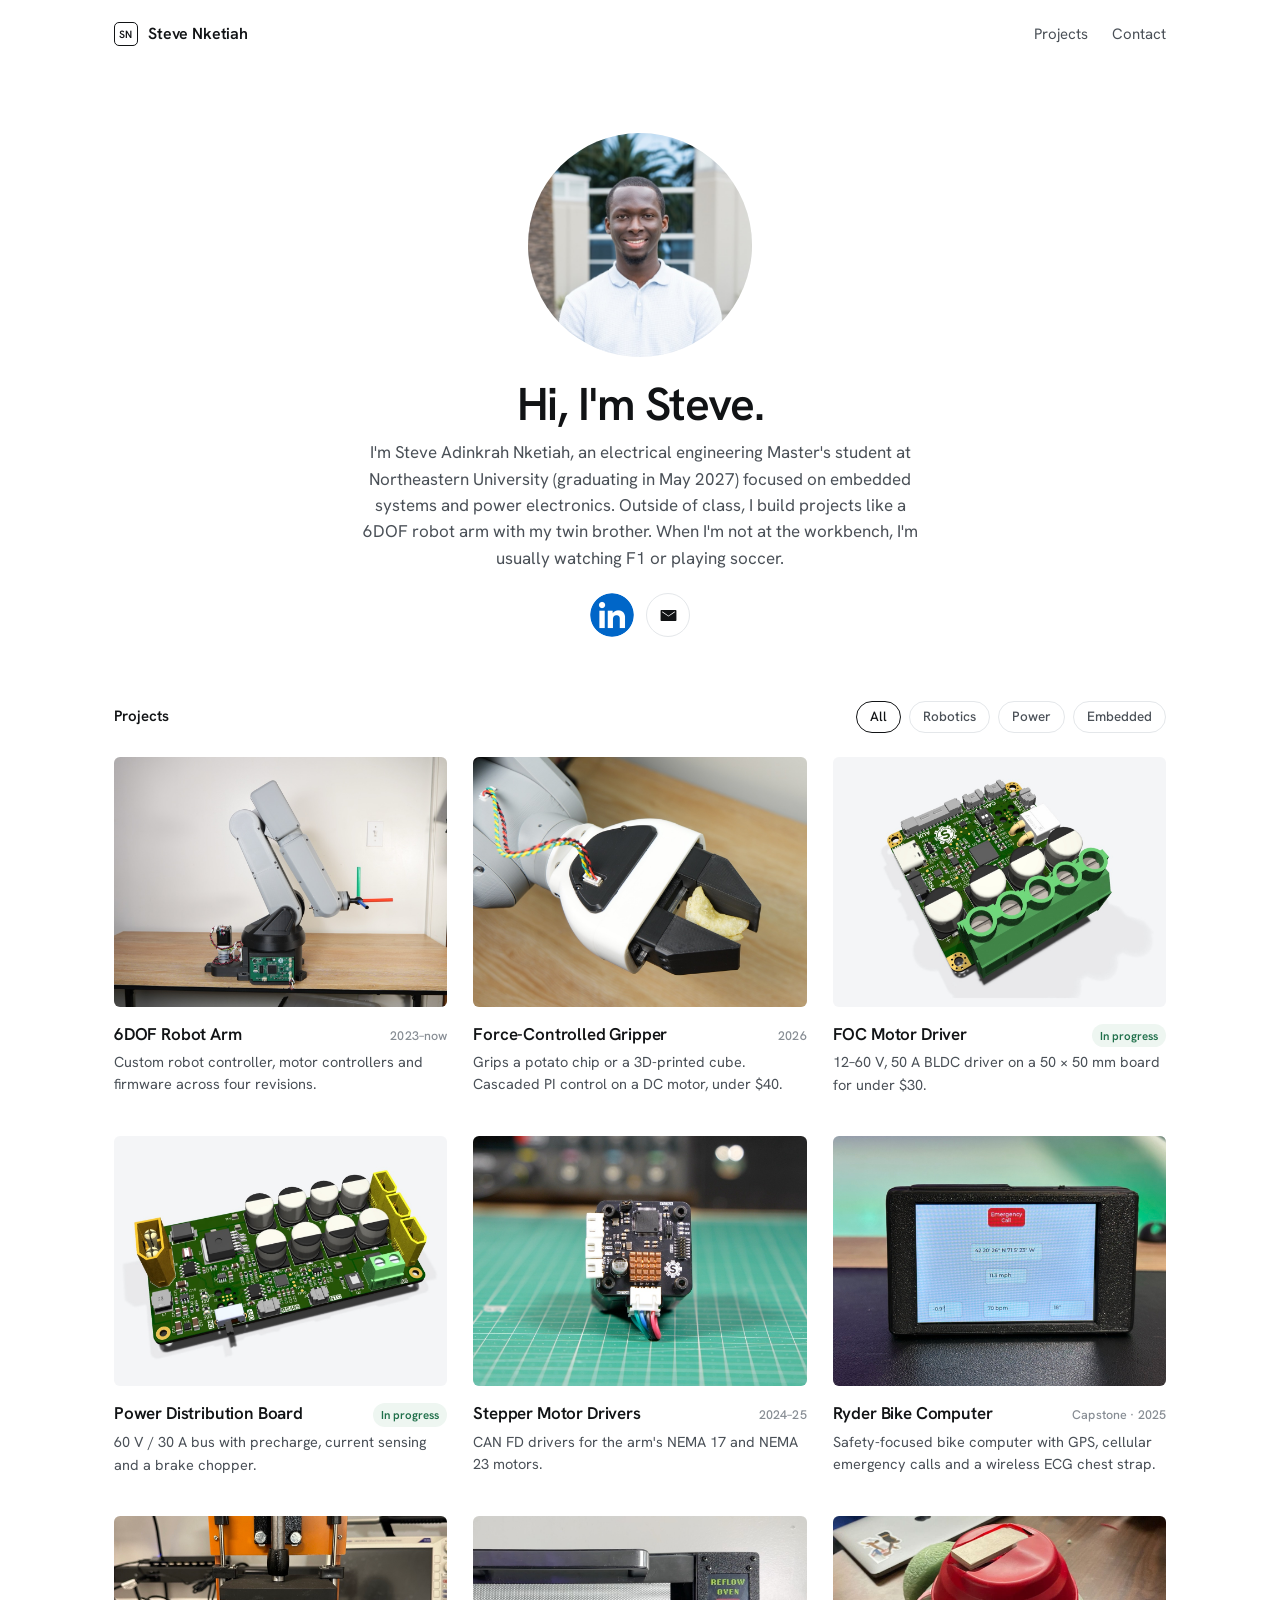
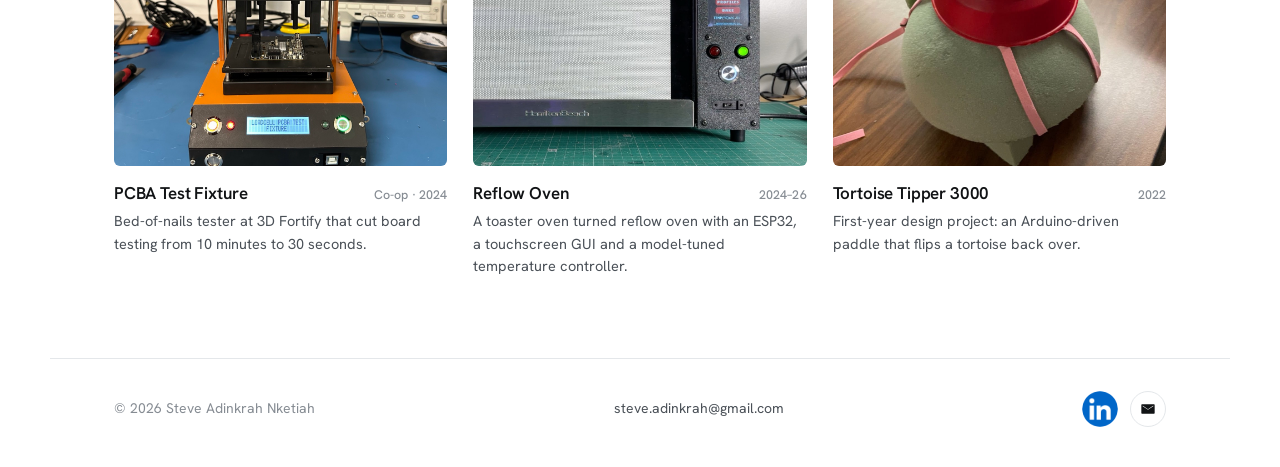
==== index.html @ 88652e31 "Portfolio website" ====
<!doctype html>
<html lang="en">
<head>
<meta charset="utf-8">
<meta name="viewport" content="width=device-width, initial-scale=1">
<title>Steve Nketiah · Electrical Engineer</title>
<meta name="description" content="Projects by Steve Adinkrah Nketiah, an electrical engineering Master's student at Northeastern focused on embedded systems and power electronics.">
<link rel="preconnect" href="https://fonts.googleapis.com">
<link rel="preconnect" href="https://fonts.gstatic.com" crossorigin>
<link rel="stylesheet" href="https://fonts.googleapis.com/css2?family=Hanken+Grotesk:wght@400;500;600;700&display=swap">
<link rel="stylesheet" href="assets/css/style.css">
<link rel="icon" href="assets/img/favicon.svg" type="image/svg+xml">
</head>
<body>

<nav class="nav">
  <a class="mark" href="./"><span class="chip">SN</span>Steve Nketiah</a>
  <div class="links"><a href="#projects">Projects</a><a href="#contact">Contact</a></div>
</nav>

<header class="home-hero">
  <img class="avatar" src="assets/img/steve.jpg" alt="Steve Nketiah" width="448" height="448">
  <div>
    <h1>Hi, I'm Steve.</h1>
    <p>I'm Steve Adinkrah Nketiah, an electrical engineering Master's student at Northeastern University (graduating in May 2027) focused on embedded systems and power electronics. Outside of class, I build projects like a 6DOF robot arm with my twin brother. When I'm not at the workbench, I'm usually watching F1 or playing soccer.</p>
    <div class="socials">
      <a class="icon li" href="https://www.linkedin.com/in/steve-nketiah-0841b5292/" target="_blank" rel="noopener" aria-label="LinkedIn" title="LinkedIn"><img src="assets/img/linkedin.png" alt=""></a>
      <a class="icon" href="mailto:steve.adinkrah@gmail.com" aria-label="Email steve.adinkrah@gmail.com" title="steve.adinkrah@gmail.com"><svg viewBox="0 0 24 24" aria-hidden="true"><path d="M3 5h18a1 1 0 0 1 1 1v12a1 1 0 0 1-1 1H3a1 1 0 0 1-1-1V6a1 1 0 0 1 1-1zm9 7.2L4.4 7H4v.8l8 5.4 8-5.4V7h-.4z"/></svg></a>
    </div>
  </div>
</header>

<main class="projects" id="projects">
  <div class="projects-head">
    <h2>Projects</h2>
    <div class="filters" role="group" aria-label="Filter projects">
      <button class="pill" data-filter="all" aria-pressed="true">All</button>
      <button class="pill" data-filter="robotics" aria-pressed="false">Robotics</button>
      <button class="pill" data-filter="power" aria-pressed="false">Power</button>
      <button class="pill" data-filter="embedded" aria-pressed="false">Embedded</button>
    </div>
  </div>

  <div class="grid" data-filterable>
    <a class="card" href="projects/6dof-robot-arm/" data-tags="robotics embedded">
      <div class="thumb"><img src="assets/img/6dof-robot-arm/thumb.jpg" alt="6DOF robot arm on a workbench" loading="lazy"></div>
      <div><div class="meta"><h3>6DOF Robot Arm</h3><span class="label">2023–now</span></div>
      <p>Custom robot controller, motor controllers and firmware across four revisions.</p></div>
    </a>
    <a class="card" href="projects/force-controlled-gripper/" data-tags="robotics embedded">
      <div class="thumb"><img src="assets/img/force-controlled-gripper/thumb.jpg" alt="Force-controlled gripper" loading="lazy"></div>
      <div><div class="meta"><h3>Force-Controlled Gripper</h3><span class="label">2026</span></div>
      <p>Grips a potato chip or a 3D-printed cube. Cascaded PI control on a DC motor, under $40.</p></div>
    </a>
    <a class="card" href="projects/foc-motor-driver/" data-tags="power robotics">
      <div class="thumb"><img src="assets/img/foc-motor-driver/thumb.jpg" alt="FOC motor driver PCB render" loading="lazy"></div>
      <div><div class="meta"><h3>FOC Motor Driver</h3><span class="badge">In progress</span></div>
      <p>12–60 V, 50 A BLDC driver on a 50 × 50 mm board for under $30.</p></div>
    </a>
    <a class="card" href="projects/power-distribution-board/" data-tags="power">
      <div class="thumb"><img src="assets/img/power-distribution-board/thumb.jpg" alt="Power distribution board render" loading="lazy"></div>
      <div><div class="meta"><h3>Power Distribution Board</h3><span class="badge">In progress</span></div>
      <p>60 V / 30 A bus with precharge, current sensing and a brake chopper.</p></div>
    </a>
    <a class="card" href="projects/stepper-motor-drivers/" data-tags="robotics embedded power">
      <div class="thumb"><img src="assets/img/stepper-motor-drivers/thumb.jpg" alt="Stepper motor driver PCB" loading="lazy"></div>
      <div><div class="meta"><h3>Stepper Motor Drivers</h3><span class="label">2024–25</span></div>
      <p>CAN FD drivers for the arm's NEMA 17 and NEMA 23 motors.</p></div>
    </a>
    <a class="card" href="projects/ryder-bike-computer/" data-tags="embedded">
      <div class="thumb"><img src="assets/img/ryder-bike-computer/thumb.jpg" alt="Ryder bike computer" loading="lazy"></div>
      <div><div class="meta"><h3>Ryder Bike Computer</h3><span class="label">Capstone · 2025</span></div>
      <p>Safety-focused bike computer with GPS, cellular emergency calls and a wireless ECG chest strap.</p></div>
    </a>
    <a class="card" href="projects/pcba-test-fixture/" data-tags="embedded">
      <div class="thumb"><img src="assets/img/pcba-test-fixture/thumb.jpg" alt="PCBA test fixture board" loading="lazy"></div>
      <div><div class="meta"><h3>PCBA Test Fixture</h3><span class="label">Co-op · 2024</span></div>
      <p>Bed-of-nails tester at 3D Fortify that cut board testing from 10 minutes to 30 seconds.</p></div>
    </a>
    <a class="card" href="projects/reflow-oven/" data-tags="embedded">
      <div class="thumb"><img src="assets/img/reflow-oven/thumb.jpg" alt="DIY reflow oven" loading="lazy"></div>
      <div><div class="meta"><h3>Reflow Oven</h3><span class="label">2024–26</span></div>
      <p>A toaster oven turned reflow oven with an ESP32, a touchscreen GUI and a model-tuned temperature controller.</p></div>
    </a>
    <a class="card" href="projects/tortoise-tipper-3000/" data-tags="robotics">
      <div class="thumb"><img src="assets/img/tortoise-tipper-3000/thumb.jpg" alt="Tortoise Tipper 3000" loading="lazy"></div>
      <div><div class="meta"><h3>Tortoise Tipper 3000</h3><span class="label">2022</span></div>
      <p>First-year design project: an Arduino-driven paddle that flips a tortoise back over.</p></div>
    </a>
  </div>
</main>

<footer class="foot" id="contact">
  <span>© 2026 Steve Adinkrah Nketiah</span>
  <a class="text" href="mailto:steve.adinkrah@gmail.com">steve.adinkrah@gmail.com</a>
  <div class="socials">
    <a class="icon li sm" href="https://www.linkedin.com/in/steve-nketiah-0841b5292/" target="_blank" rel="noopener" aria-label="LinkedIn"><img src="assets/img/linkedin.png" alt=""></a>
    <a class="icon sm" href="mailto:steve.adinkrah@gmail.com" aria-label="Email"><svg viewBox="0 0 24 24" aria-hidden="true"><path d="M3 5h18a1 1 0 0 1 1 1v12a1 1 0 0 1-1 1H3a1 1 0 0 1-1-1V6a1 1 0 0 1 1-1zm9 7.2L4.4 7H4v.8l8 5.4 8-5.4V7h-.4z"/></svg></a>
  </div>
</footer>

<script src="assets/js/site.js"></script>
</body>
</html>
---- assets/css/style.css ----
/* Steve Nketiah — portfolio
   One typeface (Hanken Grotesk) everywhere. White ground. Math uses KaTeX's own LaTeX font. */

:root {
  --paper: #ffffff;
  --ink: #111315;
  --ink-2: #4a5057;
  --ink-3: #868c93;
  --rule: #e4e7ea;
  --wash: #f4f5f6;
  --accent: #1f6f4a;
  --accent-wash: #eef6f1;
  --font: "Hanken Grotesk", ui-sans-serif, system-ui, -apple-system, "Segoe UI", sans-serif;
  --gut: clamp(20px, 5vw, 64px);
  --wrap: 1180px;
  --read: 700px;
  color-scheme: light;
}

*, *::before, *::after { box-sizing: border-box; }
html { -webkit-text-size-adjust: 100%; scroll-behavior: smooth; }
@media (prefers-reduced-motion: reduce) { html { scroll-behavior: auto; } }
body {
  margin: 0;
  background: var(--paper);
  color: var(--ink);
  font-family: var(--font);
  font-size: 16px;
  line-height: 1.55;
  -webkit-font-smoothing: antialiased;
}
img, video, svg { max-width: 100%; display: block; }
a { color: inherit; }
:focus-visible { outline: 2px solid var(--accent); outline-offset: 2px; border-radius: 2px; }
.sr-only { position: absolute; width: 1px; height: 1px; overflow: hidden; clip: rect(0 0 0 0); white-space: nowrap; }

/* ---------- nav + footer ---------- */
.nav {
  max-width: var(--wrap); margin: 0 auto; padding: 22px var(--gut);
  display: flex; align-items: center; justify-content: space-between; gap: 16px; flex-wrap: wrap;
}
.mark { display: flex; align-items: center; gap: 10px; font-weight: 600; letter-spacing: -.01em; text-decoration: none; }
.mark .chip {
  width: 24px; height: 24px; border: 1.5px solid var(--ink); border-radius: 5px;
  display: grid; place-items: center; font-size: 10.5px; font-weight: 600; letter-spacing: .02em;
}
.links { display: flex; gap: 24px; font-size: 15px; color: var(--ink-2); }
.links a { text-decoration: none; }
.links a:hover, .links a[aria-current="page"] { color: var(--ink); }

.foot {
  max-width: var(--wrap); margin: 0 auto; padding: 32px var(--gut) 40px;
  border-top: 1px solid var(--rule);
  display: flex; justify-content: space-between; align-items: center; gap: 16px; flex-wrap: wrap;
  font-size: 14px; color: var(--ink-3);
}
.foot .socials { margin: 0; }
.foot a.text { color: var(--ink-2); text-decoration: none; }
.foot a.text:hover { color: var(--ink); }

/* social icons */
.socials { display: flex; gap: 12px; align-items: center; }
.icon {
  width: 44px; height: 44px; border-radius: 50%; border: 1px solid var(--rule);
  display: grid; place-items: center; color: var(--ink); text-decoration: none;
  transition: border-color .15s, transform .15s;
}
.icon:hover { border-color: var(--ink); }
.icon svg { width: 19px; height: 19px; fill: currentColor; }
.icon.li { border: 0; overflow: hidden; }
.icon.li img { width: 100%; height: 100%; }
.icon.li:hover { transform: scale(1.06); }
.icon.sm { width: 36px; height: 36px; }
.icon.sm svg { width: 16px; height: 16px; }
@media (prefers-reduced-motion: reduce) { .icon.li:hover { transform: none; } }

/* labels */
.label { font-size: 12.5px; font-weight: 500; letter-spacing: .01em; color: var(--ink-3); }
.eyebrow { font-size: 11.5px; font-weight: 600; letter-spacing: .09em; text-transform: uppercase; color: var(--ink-3); }

/* ---------- homepage ---------- */
.home-hero {
  max-width: var(--wrap); margin: 0 auto; padding: 64px var(--gut) 56px;
  display: flex; flex-direction: column; align-items: center; text-align: center; gap: 22px;
}
.avatar {
  width: clamp(168px, 22vw, 224px); height: auto; aspect-ratio: 1; border-radius: 50%;
  object-fit: cover; object-position: 50% 22%; background: var(--wash);
}
.home-hero h1 { font-size: clamp(32px, 4.2vw, 46px); line-height: 1.1; letter-spacing: -.025em; font-weight: 600; margin: 0 0 10px; }
.home-hero p { margin: 0 auto; color: var(--ink-2); max-width: 56ch; font-size: 17px; }
.home-hero .socials { justify-content: center; margin-top: 22px; }

.projects { max-width: var(--wrap); margin: 0 auto; padding: 8px var(--gut) 80px; }
.projects-head { display: flex; justify-content: space-between; align-items: center; gap: 16px; flex-wrap: wrap; margin-bottom: 24px; }
.projects-head h2 { font-size: 15px; font-weight: 600; margin: 0; }
.filters { display: flex; gap: 8px; flex-wrap: wrap; }
.pill {
  font: 500 13.5px/1 var(--font); padding: 8px 13px; border-radius: 999px;
  border: 1px solid var(--rule); background: var(--paper); color: var(--ink-2); cursor: pointer;
}
.pill:hover { border-color: #c9cdd2; color: var(--ink); }
.pill[aria-pressed="true"] { border-color: var(--ink); color: var(--ink); }
span.pill { cursor: default; }

.grid { display: grid; grid-template-columns: repeat(3, minmax(0, 1fr)); gap: 40px 26px; }
.card { text-decoration: none; display: flex; flex-direction: column; gap: 14px; }
.card .thumb { aspect-ratio: 4 / 3; border-radius: 6px; }
.card .meta { display: flex; justify-content: space-between; align-items: baseline; gap: 12px; }
.card h3 { margin: 0; font-size: 17px; font-weight: 600; letter-spacing: -.01em; }
.card p { margin: 4px 0 0; color: var(--ink-2); font-size: 14.5px; }
.card:hover h3 { color: var(--accent); }
.badge { font-size: 11.5px; font-weight: 600; color: var(--accent); background: var(--accent-wash); padding: 3px 8px; border-radius: 999px; white-space: nowrap; }

.thumb { background: var(--wash); overflow: hidden; }
.thumb img, .thumb video { width: 100%; height: 100%; object-fit: cover; transition: transform .5s ease; }
a:hover .thumb img { transform: scale(1.03); }
@media (prefers-reduced-motion: reduce) { .thumb img { transition: none; } a:hover .thumb img { transform: none; } }

/* ---------- article ---------- */
.cover { max-width: var(--wrap); margin: 0 auto; padding: 0 var(--gut); }
.cover .thumb { aspect-ratio: 2 / 1; border-radius: 8px; }
.cover img { object-position: var(--focus, 50% 50%); }

.head { max-width: var(--wrap); margin: 0 auto; padding: 44px var(--gut) 8px; display: grid; gap: 18px; }
.crumb { font-size: 14px; color: var(--ink-3); }
.crumb a { text-decoration: none; }
.crumb a:hover { color: var(--ink); }
.head h1 { font-size: clamp(34px, 5vw, 56px); line-height: 1.03; letter-spacing: -.032em; font-weight: 600; margin: 0; max-width: 22ch; text-wrap: balance; }
.dek { font-size: 19px; line-height: 1.5; color: var(--ink-2); max-width: 62ch; margin: 0; }
.specs { display: grid; grid-template-columns: repeat(4, minmax(0, 1fr)); border-top: 1px solid var(--ink); border-bottom: 1px solid var(--rule); margin-top: 10px; }
.specs div { padding: 14px 16px 14px 0; min-width: 0; }
.specs .eyebrow { display: block; margin-bottom: 4px; }
.specs b { font-weight: 500; font-size: 15px; }

.body { max-width: var(--wrap); margin: 0 auto; padding: 32px var(--gut) 72px; display: grid; grid-template-columns: 200px minmax(0, 1fr); gap: 64px; }
.toc { position: sticky; top: 24px; align-self: start; display: grid; gap: 2px; font-size: 14px; max-height: calc(100vh - 48px); overflow-y: auto; }
.toc .eyebrow { margin-bottom: 10px; }
.toc a { text-decoration: none; color: var(--ink-3); padding: 5px 0 5px 12px; border-left: 1px solid var(--rule); line-height: 1.35; }
.toc a:hover { color: var(--ink-2); }
.toc a.on { color: var(--ink); border-left-color: var(--ink); }

article { max-width: var(--read); min-width: 0; }
article > *:first-child { margin-top: 0; }
article h2 { font-size: 27px; letter-spacing: -.02em; line-height: 1.2; font-weight: 600; margin: 64px 0 14px; scroll-margin-top: 24px; text-wrap: balance; }
article h3 { font-size: 19px; letter-spacing: -.01em; font-weight: 600; margin: 36px 0 10px; scroll-margin-top: 24px; }
article h4 { font-size: 16px; font-weight: 600; margin: 24px 0 6px; }
article p, article li { font-size: 17px; line-height: 1.72; color: #23272b; }
article p { margin: 0 0 18px; }
article ul, article ol { padding-left: 22px; margin: 0 0 18px; }
article li { margin-bottom: 6px; }
article li > ul { margin: 6px 0 0; }
article a { text-decoration: underline; text-underline-offset: 3px; text-decoration-color: #b9bec4; }
article a:hover { text-decoration-color: var(--ink); }
article strong { font-weight: 600; color: var(--ink); }
article code { font-size: .92em; background: var(--wash); padding: 1px 5px; border-radius: 4px; }

figure { margin: 30px 0; }
figure img, figure video { border-radius: 5px; background: var(--wash); width: 100%; height: auto; }
figure img { cursor: zoom-in; }
figcaption { font-size: 14px; line-height: 1.5; color: var(--ink-3); margin-top: 10px; }
figcaption a { color: inherit; }

/* image wider than the text column, on desktop */
@media (min-width: 1100px) { figure.wide { margin-right: -60px; } }
@media (min-width: 1300px) { figure.wide { margin-right: -180px; } }

/* rows of media */
.row { display: grid; gap: 12px; grid-template-columns: repeat(var(--n, 2), minmax(0, 1fr)); align-items: start; }
.row.n3 { --n: 3; }
.row.n4 { --n: 4; }
.row .cell { display: grid; gap: 6px; min-width: 0; }
.row .cell .label { display: block; }
.row img, .row video { aspect-ratio: var(--ar, auto); object-fit: cover; }
.row.square { --ar: 1; }
.row.photo { --ar: 4 / 3; }

/* text beside media (media on the right) */
.side { display: grid; grid-template-columns: minmax(0, 1fr) minmax(0, var(--side-w, 280px)); gap: 28px; align-items: start; margin: 0 0 18px; }
.side > .text > *:last-child { margin-bottom: 0; }
.side figure { margin: 0; }
.side.wide-media { --side-w: 340px; }
@media (min-width: 1100px) { .side.bleed { margin-right: -60px; --side-w: 340px; } }
@media (min-width: 1300px) { .side.bleed { margin-right: -160px; --side-w: 380px; } }

/* callout */
.callout { border-left: 2px solid var(--accent); padding: 6px 0 6px 20px; margin: 26px 0; }
.callout p { font-size: 16px; color: var(--ink-2); margin: 0 0 8px; }
.callout p:last-child { margin: 0; }
.callout b, .callout strong { color: var(--ink); }
.note { background: var(--wash); border-radius: 8px; padding: 16px 20px; margin: 26px 0; font-size: 15.5px; color: var(--ink-2); }
.note p { font-size: 15.5px; margin: 0; }

/* tables */
.table-wrap { overflow-x: auto; margin: 26px 0; -webkit-overflow-scrolling: touch; }
table { border-collapse: collapse; width: 100%; font-size: 14.5px; font-variant-numeric: tabular-nums; }
th { font-size: 11.5px; font-weight: 600; letter-spacing: .07em; text-transform: uppercase; color: var(--ink-3); text-align: left; padding: 10px 14px 10px 0; border-bottom: 1px solid var(--ink); white-space: nowrap; vertical-align: bottom; }
td { padding: 10px 14px 10px 0; border-bottom: 1px solid var(--rule); vertical-align: top; }
td.num, th.num { text-align: right; }
tr.pick td { background: var(--accent-wash); font-weight: 600; color: var(--ink); }
tr.pick td:first-child { box-shadow: inset 2px 0 0 var(--accent); padding-left: 10px; }
tr.total td { font-weight: 600; border-top: 1px solid var(--ink); border-bottom: 0; }
.table-wrap.wide { margin-right: 0; }
@media (min-width: 1100px) { .table-wrap.wide { margin-right: -60px; } }
@media (min-width: 1300px) { .table-wrap.wide { margin-right: -180px; } }
.table-note { font-size: 13.5px; color: var(--ink-3); margin-top: -14px; }

/* design evolution: versions side by side, no borders */
.evo { display: grid; grid-template-columns: repeat(var(--n, 3), minmax(0, 1fr)); gap: 24px; margin: 22px 0 34px; }
.evo.n2 { --n: 2; }
.evo .ver { min-width: 0; }
.evo h4 { margin: 0 0 10px; }
.evo img { border-radius: 5px; aspect-ratio: 4 / 3; object-fit: cover; width: 100%; background: var(--wash); cursor: zoom-in; }
.evo ul { margin: 14px 0 0; padding-left: 18px; }
.evo li { font-size: 15.5px; line-height: 1.55; }

/* math + LaTeX diagrams */
.math { overflow-x: auto; overflow-y: hidden; margin: 22px 0; padding: 4px 0; }
.math .katex-display { margin: 0; }
.katex { font-size: 1.08em; }
.tex-fig { margin: 28px 0; }
.tex-fig img, .tex-fig svg { margin: 0 auto; width: auto; max-width: 100%; background: none; cursor: default; border-radius: 0; }
.tex-fig.scroll { overflow-x: auto; }
.tex-fig.scroll img { max-width: none; }

/* download link */
.download { display: inline-flex; align-items: center; gap: 10px; padding: 11px 16px; border: 1px solid var(--rule); border-radius: 8px; text-decoration: none !important; font-size: 15px; font-weight: 500; color: var(--ink); margin: 4px 0 22px; }
.download:hover { border-color: var(--ink); }
.download svg { width: 16px; height: 16px; fill: currentColor; }

.tags { display: flex; gap: 8px; flex-wrap: wrap; margin-top: 48px; padding-top: 22px; border-top: 1px solid var(--rule); }

/* gallery */
.gallery { max-width: var(--wrap); margin: 0 auto; padding: 0 var(--gut) 72px; }
.gallery-head { display: flex; justify-content: space-between; align-items: baseline; border-top: 1px solid var(--ink); padding-top: 14px; margin-bottom: 22px; }
.gallery-head h2 { font-size: 16px; font-weight: 600; margin: 0; }
.gallery-grid { columns: 3 260px; column-gap: 12px; }
.gallery-grid a { display: block; margin-bottom: 12px; break-inside: avoid; border-radius: 5px; overflow: hidden; background: var(--wash); cursor: zoom-in; }
.gallery-grid img { width: 100%; height: auto; transition: opacity .2s; }
.gallery-grid a:hover img { opacity: .9; }

/* related */
.related { max-width: var(--wrap); margin: 0 auto; padding: 0 var(--gut) 80px; }
.related-head { display: flex; justify-content: space-between; align-items: baseline; border-top: 1px solid var(--ink); padding-top: 14px; margin-bottom: 24px; }
.related-head h2 { font-size: 16px; font-weight: 600; margin: 0; }
.related-head a { font-size: 14px; color: var(--ink-2); text-decoration: none; }
.related .grid { gap: 26px; }

/* lightbox */
.lightbox { border: 0; padding: 0; background: transparent; max-width: 100vw; max-height: 100vh; width: 100vw; height: 100vh; }
.lightbox::backdrop { background: rgba(255, 255, 255, .96); }
.lightbox .inner { width: 100%; height: 100%; display: grid; place-items: center; padding: 56px 16px 24px; }
.lightbox img { max-width: min(1600px, 100%); max-height: calc(100vh - 120px); width: auto; height: auto; object-fit: contain; border-radius: 4px; box-shadow: 0 10px 40px rgba(0, 0, 0, .12); }
.lightbox p { text-align: center; color: var(--ink-3); font-size: 14px; margin: 12px 0 0; max-width: 70ch; }
.lightbox button { position: fixed; top: 14px; right: 16px; width: 40px; height: 40px; border-radius: 50%; border: 1px solid var(--rule); background: var(--paper); font: 400 22px/1 var(--font); color: var(--ink); cursor: pointer; }
.lightbox .prev, .lightbox .next { top: 50%; transform: translateY(-50%); }
.lightbox .prev { left: 16px; right: auto; }
.lightbox .next { right: 16px; }

/* ---------- responsive ---------- */
@media (max-width: 980px) {
  .body { grid-template-columns: 1fr; gap: 0; }
  .toc { display: none; }
  .grid { grid-template-columns: repeat(2, minmax(0, 1fr)); }
}
@media (max-width: 720px) {
  .specs { grid-template-columns: repeat(2, minmax(0, 1fr)); }
  .side { grid-template-columns: 1fr; }
  .side figure { max-width: 420px; }
  .evo { grid-template-columns: 1fr; gap: 36px; }
  .row.n3, .row.n4 { --n: 2; }
  .cover .thumb { aspect-ratio: 4 / 3; }
  article h2 { font-size: 24px; margin-top: 52px; }
}
@media (max-width: 540px) {
  .grid { grid-template-columns: 1fr; }
  .row { --n: 1 !important; }
  .links { gap: 16px; }
  .dek { font-size: 17px; }
  article p, article li { font-size: 16.5px; }
}
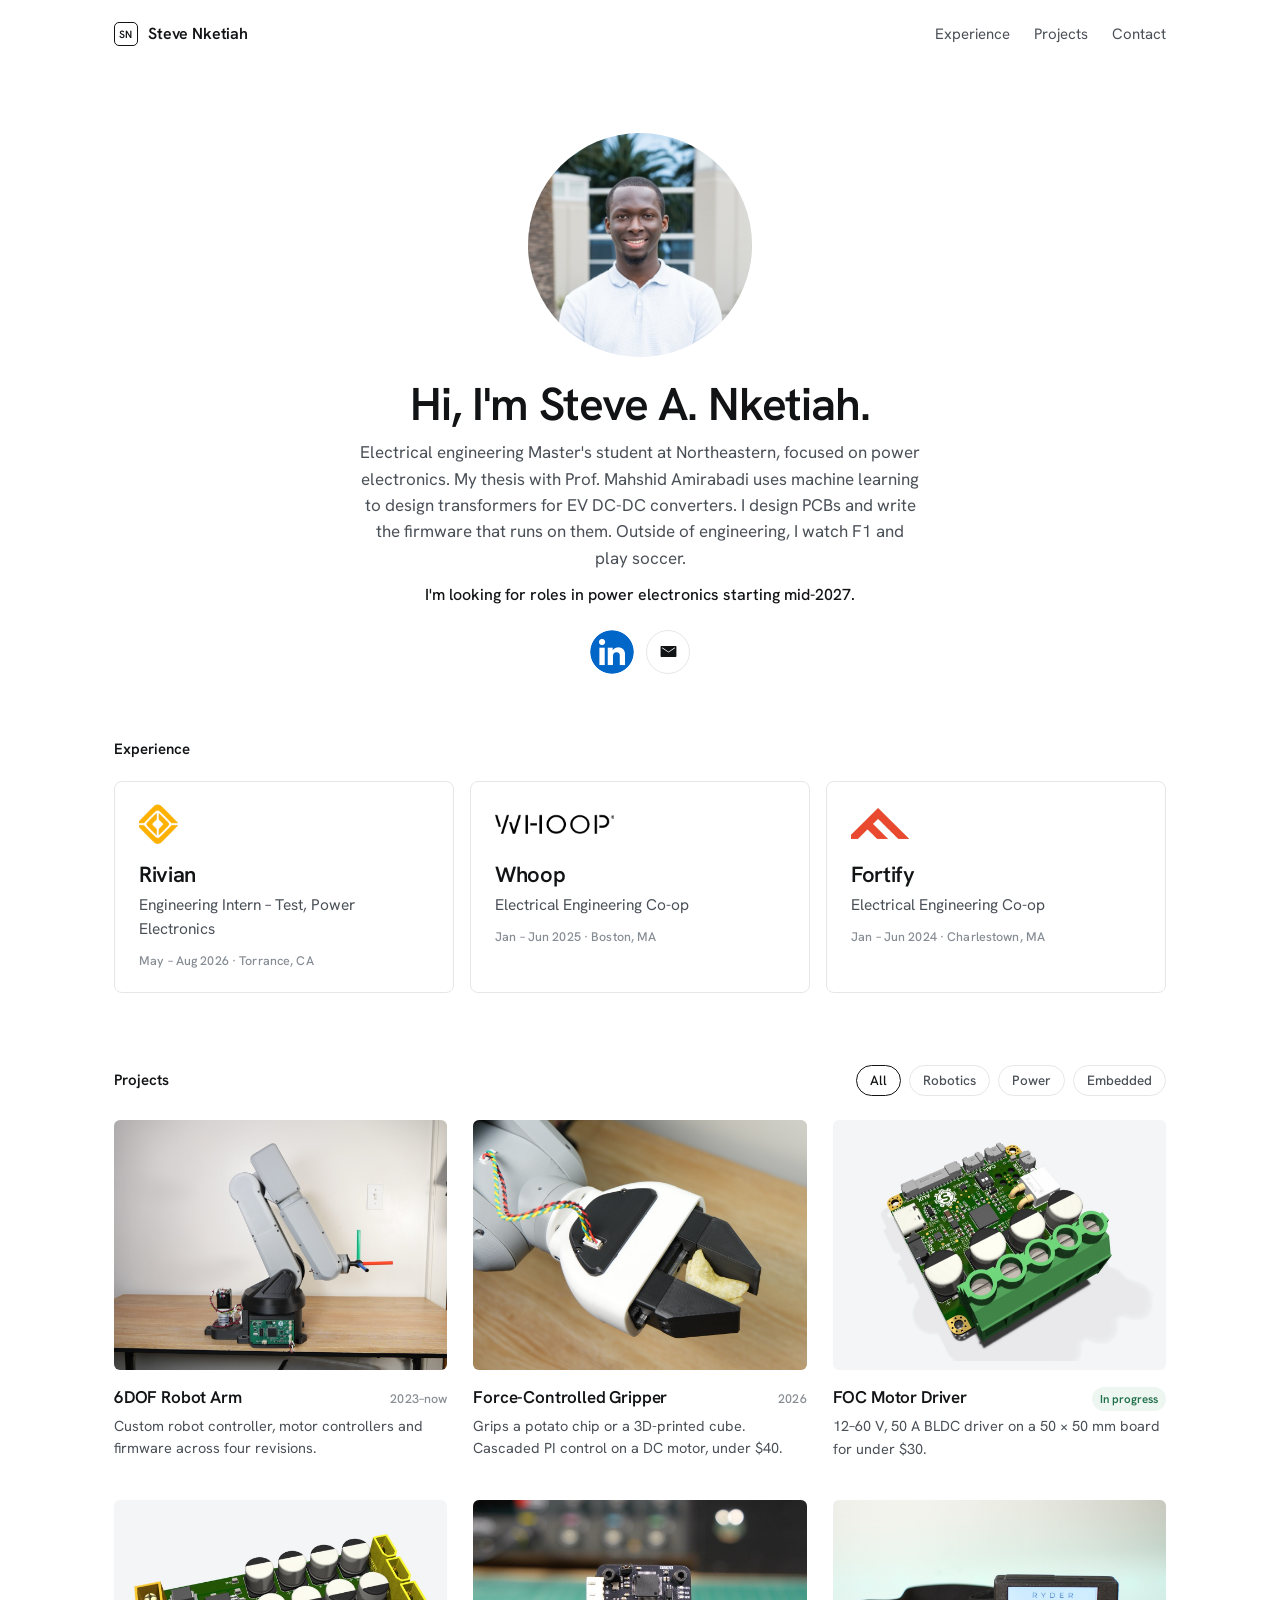
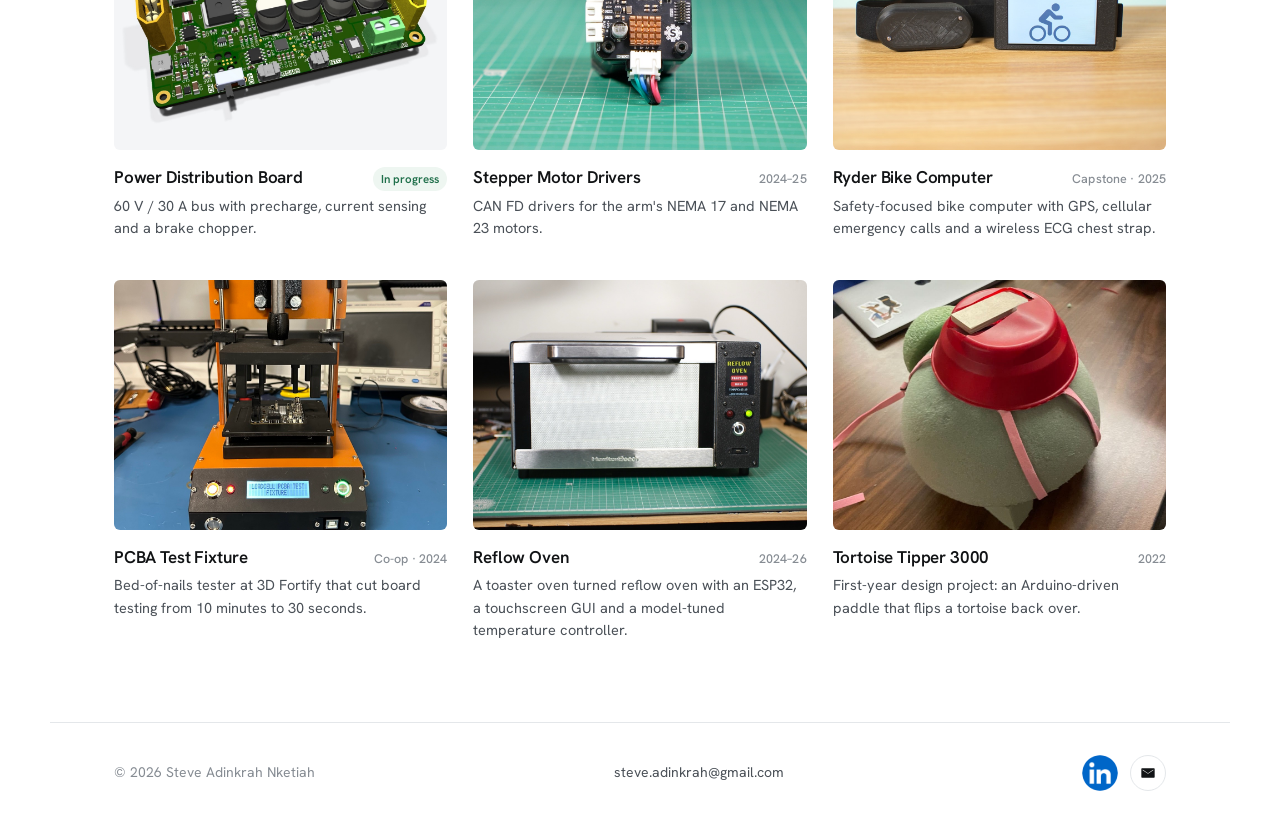
==== commit 69a5ea6c: "Fix project filter, centre articles, add experience, merge reflow write-up, new photos" ====
--- a/index.html
+++ b/index.html
@@ -4,7 +4,7 @@
 <meta charset="utf-8">
 <meta name="viewport" content="width=device-width, initial-scale=1">
 <title>Steve Nketiah · Electrical Engineer</title>
-<meta name="description" content="Projects by Steve Adinkrah Nketiah, an electrical engineering Master's student at Northeastern focused on embedded systems and power electronics.">
+<meta name="description" content="Projects by Steve A. Nketiah, an electrical engineering Master's student at Northeastern focused on power electronics.">
 <link rel="preconnect" href="https://fonts.googleapis.com">
 <link rel="preconnect" href="https://fonts.gstatic.com" crossorigin>
 <link rel="stylesheet" href="https://fonts.googleapis.com/css2?family=Hanken+Grotesk:wght@400;500;600;700&display=swap">
@@ -15,20 +15,45 @@
 
 <nav class="nav">
   <a class="mark" href="./"><span class="chip">SN</span>Steve Nketiah</a>
-  <div class="links"><a href="#projects">Projects</a><a href="#contact">Contact</a></div>
+  <div class="links"><a href="#experience">Experience</a><a href="#projects">Projects</a><a href="#contact">Contact</a></div>
 </nav>
 
 <header class="home-hero">
   <img class="avatar" src="assets/img/steve.jpg" alt="Steve Nketiah" width="448" height="448">
   <div>
-    <h1>Hi, I'm Steve.</h1>
-    <p>I'm Steve Adinkrah Nketiah, an electrical engineering Master's student at Northeastern University (graduating in May 2027) focused on embedded systems and power electronics. Outside of class, I build projects like a 6DOF robot arm with my twin brother. When I'm not at the workbench, I'm usually watching F1 or playing soccer.</p>
+    <h1>Hi, I'm Steve A. Nketiah.</h1>
+    <p>Electrical engineering Master's student at Northeastern, focused on power electronics. My thesis with Prof. Mahshid Amirabadi uses machine learning to design transformers for EV DC-DC converters. I design PCBs and write the firmware that runs on them. Outside of engineering, I watch F1 and play soccer.</p>
+    <p class="looking">I'm looking for roles in power electronics starting mid-2027.</p>
     <div class="socials">
       <a class="icon li" href="https://www.linkedin.com/in/steve-nketiah-0841b5292/" target="_blank" rel="noopener" aria-label="LinkedIn" title="LinkedIn"><img src="assets/img/linkedin.png" alt=""></a>
       <a class="icon" href="mailto:steve.adinkrah@gmail.com" aria-label="Email steve.adinkrah@gmail.com" title="steve.adinkrah@gmail.com"><svg viewBox="0 0 24 24" aria-hidden="true"><path d="M3 5h18a1 1 0 0 1 1 1v12a1 1 0 0 1-1 1H3a1 1 0 0 1-1-1V6a1 1 0 0 1 1-1zm9 7.2L4.4 7H4v.8l8 5.4 8-5.4V7h-.4z"/></svg></a>
     </div>
   </div>
 </header>
+
+<section class="experience" id="experience" aria-labelledby="experience-h">
+  <h2 id="experience-h">Experience</h2>
+  <div class="jobs">
+    <div class="job">
+      <div class="logo"><img src="assets/img/logos/rivian.png" alt="" style="height:40px"></div>
+      <span class="company">Rivian</span>
+      <span class="title">Engineering Intern – Test, Power Electronics</span>
+      <span class="label">May – Aug 2026 · Torrance, CA</span>
+    </div>
+    <div class="job">
+      <div class="logo"><img src="assets/img/logos/whoop.png" alt="" style="height:20px"></div>
+      <span class="company">Whoop</span>
+      <span class="title">Electrical Engineering Co-op</span>
+      <span class="label">Jan – Jun 2025 · Boston, MA</span>
+    </div>
+    <div class="job">
+      <div class="logo"><img src="assets/img/logos/fortify.png" alt="" style="height:34px"></div>
+      <span class="company">Fortify</span>
+      <span class="title">Electrical Engineering Co-op</span>
+      <span class="label">Jan – Jun 2024 · Charlestown, MA</span>
+    </div>
+  </div>
+</section>
 
 <main class="projects" id="projects">
   <div class="projects-head">
--- a/assets/css/style.css
+++ b/assets/css/style.css
@@ -32,6 +32,7 @@
 img, video, svg { max-width: 100%; display: block; }
 a { color: inherit; }
 :focus-visible { outline: 2px solid var(--accent); outline-offset: 2px; border-radius: 2px; }
+[hidden] { display: none !important; }
 .sr-only { position: absolute; width: 1px; height: 1px; overflow: hidden; clip: rect(0 0 0 0); white-space: nowrap; }
 
 /* ---------- nav + footer ---------- */
@@ -90,6 +91,18 @@
 .home-hero h1 { font-size: clamp(32px, 4.2vw, 46px); line-height: 1.1; letter-spacing: -.025em; font-weight: 600; margin: 0 0 10px; }
 .home-hero p { margin: 0 auto; color: var(--ink-2); max-width: 56ch; font-size: 17px; }
 .home-hero .socials { justify-content: center; margin-top: 22px; }
+.home-hero p.looking { margin-top: 12px; color: var(--ink); font-weight: 500; font-size: 16px; }
+
+.experience { max-width: var(--wrap); margin: 0 auto; padding: 8px var(--gut) 64px; }
+.experience h2 { font-size: 15px; font-weight: 600; margin: 0 0 20px; }
+.jobs { display: grid; grid-template-columns: repeat(3, minmax(0, 1fr)); gap: 16px; }
+@media (max-width: 760px) { .jobs { grid-template-columns: 1fr; } }
+.job { display: grid; gap: 4px; align-content: start; padding: 22px 24px; border: 1px solid var(--rule); border-radius: 8px; }
+.job .logo { height: 40px; display: flex; align-items: center; margin-bottom: 14px; }
+.job .logo img { width: auto; max-width: 100%; }
+.job .company { font-size: 22px; font-weight: 600; letter-spacing: -.015em; line-height: 1.2; }
+.job .title { font-size: 15.5px; color: var(--ink-2); }
+.job .label { margin-top: 6px; }
 
 .projects { max-width: var(--wrap); margin: 0 auto; padding: 8px var(--gut) 80px; }
 .projects-head { display: flex; justify-content: space-between; align-items: center; gap: 16px; flex-wrap: wrap; margin-bottom: 24px; }
@@ -122,7 +135,8 @@
 .cover .thumb { aspect-ratio: 2 / 1; border-radius: 8px; }
 .cover img { object-position: var(--focus, 50% 50%); }
 
-.head { max-width: var(--wrap); margin: 0 auto; padding: 44px var(--gut) 8px; display: grid; gap: 18px; }
+/* the header, contents list and article share one centred reading column */
+.head { max-width: calc(var(--read) + 2 * var(--gut)); margin: 0 auto; padding: 44px var(--gut) 8px; display: grid; gap: 18px; }
 .crumb { font-size: 14px; color: var(--ink-3); }
 .crumb a { text-decoration: none; }
 .crumb a:hover { color: var(--ink); }
@@ -133,14 +147,15 @@
 .specs .eyebrow { display: block; margin-bottom: 4px; }
 .specs b { font-weight: 500; font-size: 15px; }
 
-.body { max-width: var(--wrap); margin: 0 auto; padding: 32px var(--gut) 72px; display: grid; grid-template-columns: 200px minmax(0, 1fr); gap: 64px; }
-.toc { position: sticky; top: 24px; align-self: start; display: grid; gap: 2px; font-size: 14px; max-height: calc(100vh - 48px); overflow-y: auto; }
+.body { max-width: calc(var(--wrap) + 140px); margin: 0 auto; padding: 32px var(--gut) 72px; display: grid; grid-template-columns: minmax(0, 1fr) minmax(0, var(--read)) minmax(0, 1fr); column-gap: 48px; }
+.body > article { grid-column: 2; grid-row: 1; }
+.toc { grid-column: 1; grid-row: 1; width: min(100%, 176px); position: sticky; top: 24px; align-self: start; display: grid; gap: 2px; font-size: 14px; max-height: calc(100vh - 48px); overflow-y: auto; }
 .toc .eyebrow { margin-bottom: 10px; }
 .toc a { text-decoration: none; color: var(--ink-3); padding: 5px 0 5px 12px; border-left: 1px solid var(--rule); line-height: 1.35; }
 .toc a:hover { color: var(--ink-2); }
 .toc a.on { color: var(--ink); border-left-color: var(--ink); }
 
-article { max-width: var(--read); min-width: 0; }
+article { width: 100%; max-width: var(--read); min-width: 0; }
 article > *:first-child { margin-top: 0; }
 article h2 { font-size: 27px; letter-spacing: -.02em; line-height: 1.2; font-weight: 600; margin: 64px 0 14px; scroll-margin-top: 24px; text-wrap: balance; }
 article h3 { font-size: 19px; letter-spacing: -.01em; font-weight: 600; margin: 36px 0 10px; scroll-margin-top: 24px; }
@@ -162,8 +177,7 @@
 figcaption a { color: inherit; }
 
 /* image wider than the text column, on desktop */
-@media (min-width: 1100px) { figure.wide { margin-right: -60px; } }
-@media (min-width: 1300px) { figure.wide { margin-right: -180px; } }
+@media (min-width: 1300px) { figure.wide { margin-inline: -60px; } }
 
 /* rows of media */
 .row { display: grid; gap: 12px; grid-template-columns: repeat(var(--n, 2), minmax(0, 1fr)); align-items: start; }
@@ -180,8 +194,7 @@
 .side > .text > *:last-child { margin-bottom: 0; }
 .side figure { margin: 0; }
 .side.wide-media { --side-w: 340px; }
-@media (min-width: 1100px) { .side.bleed { margin-right: -60px; --side-w: 340px; } }
-@media (min-width: 1300px) { .side.bleed { margin-right: -160px; --side-w: 380px; } }
+@media (min-width: 1300px) { .side.bleed { margin-inline: -60px; --side-w: 380px; } }
 
 /* callout */
 .callout { border-left: 2px solid var(--accent); padding: 6px 0 6px 20px; margin: 26px 0; }
@@ -201,8 +214,7 @@
 tr.pick td:first-child { box-shadow: inset 2px 0 0 var(--accent); padding-left: 10px; }
 tr.total td { font-weight: 600; border-top: 1px solid var(--ink); border-bottom: 0; }
 .table-wrap.wide { margin-right: 0; }
-@media (min-width: 1100px) { .table-wrap.wide { margin-right: -60px; } }
-@media (min-width: 1300px) { .table-wrap.wide { margin-right: -180px; } }
+@media (min-width: 1300px) { .table-wrap.wide { margin-inline: -60px; } }
 .table-note { font-size: 13.5px; color: var(--ink-3); margin-top: -14px; }
 
 /* design evolution: versions side by side, no borders */
@@ -258,9 +270,12 @@
 .lightbox .next { right: 16px; }
 
 /* ---------- responsive ---------- */
+@media (max-width: 1100px) {
+  .body { grid-template-columns: minmax(0, var(--read)); justify-content: center; }
+  .body > article { grid-column: 1; }
+  .toc { display: none; }
+}
 @media (max-width: 980px) {
-  .body { grid-template-columns: 1fr; gap: 0; }
-  .toc { display: none; }
   .grid { grid-template-columns: repeat(2, minmax(0, 1fr)); }
 }
 @media (max-width: 720px) {
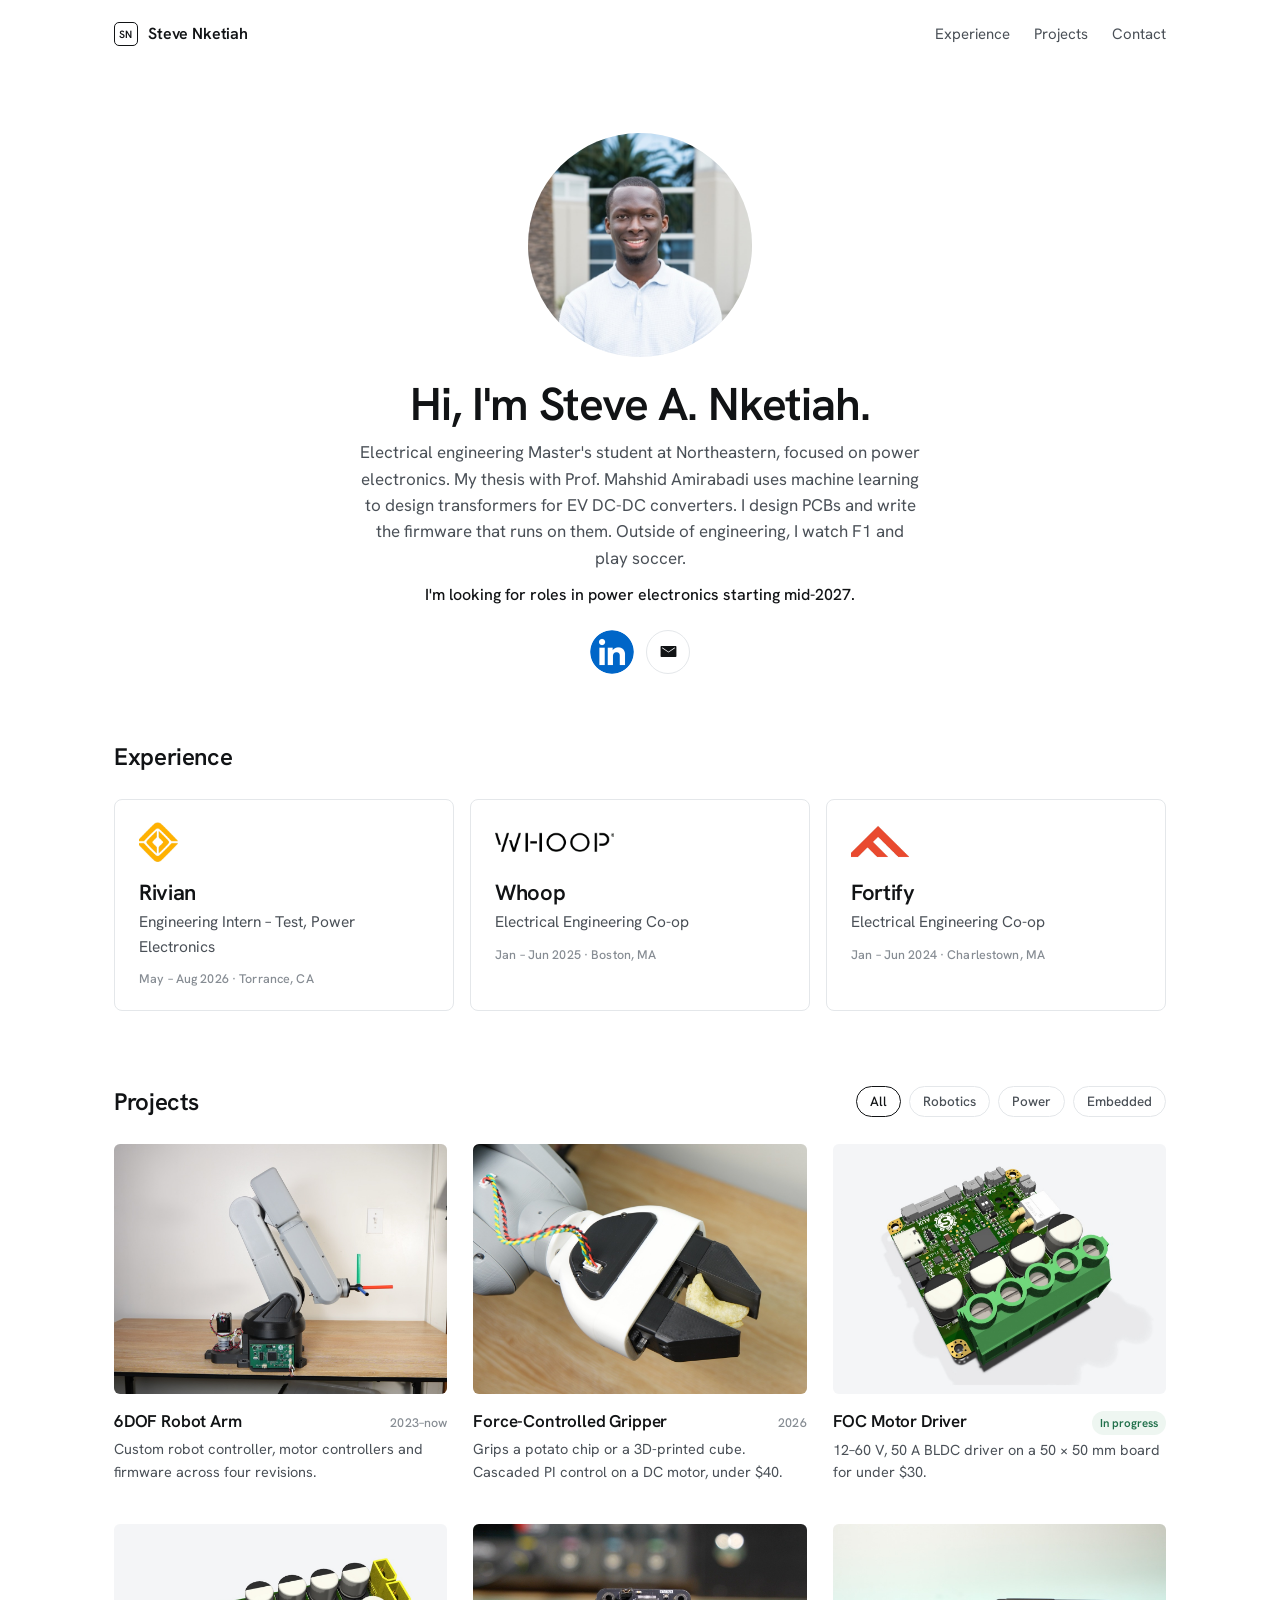
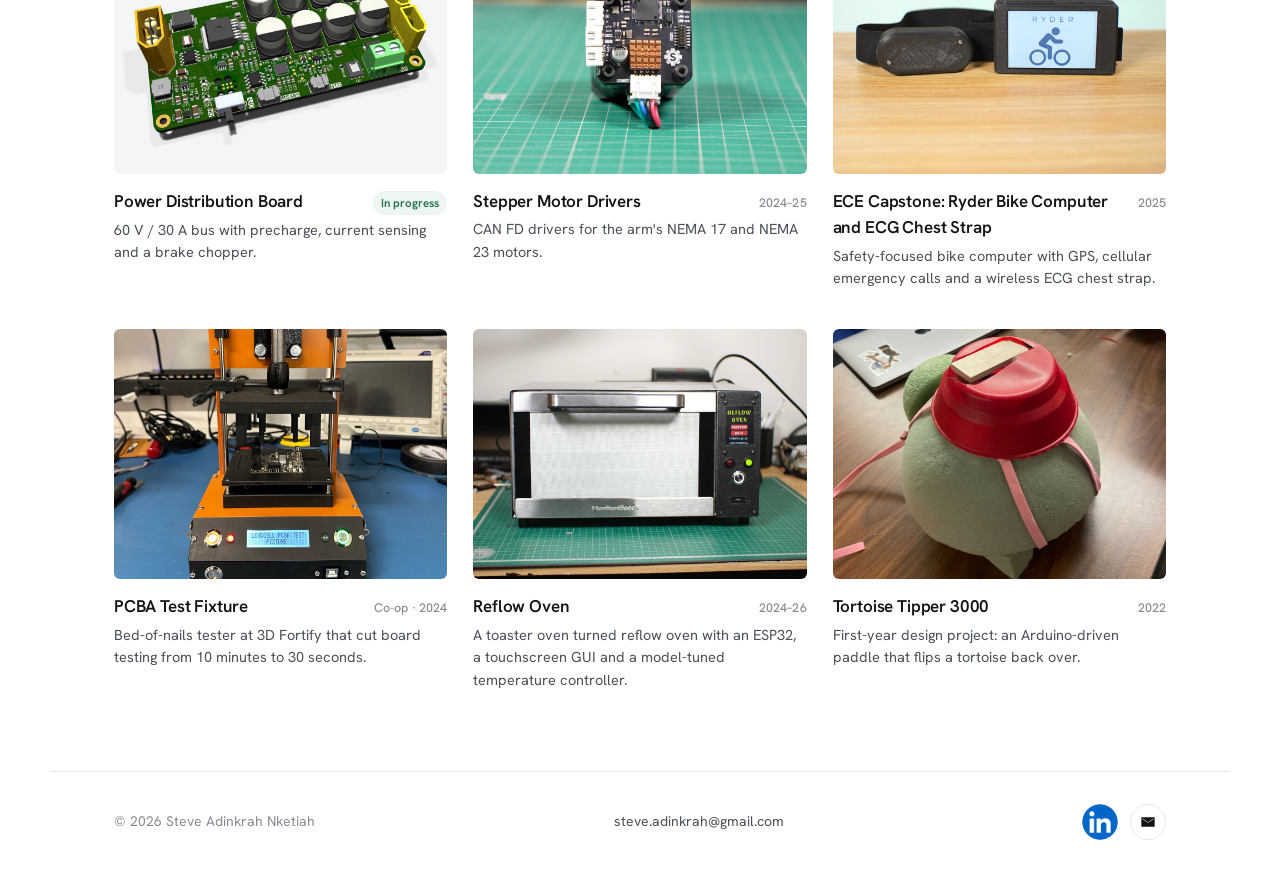
==== commit 698b1bdf: "Version assets to avoid stale cache, rename Ryder, match section headings" ====
--- a/index.html
+++ b/index.html
@@ -8,7 +8,7 @@
 <link rel="preconnect" href="https://fonts.googleapis.com">
 <link rel="preconnect" href="https://fonts.gstatic.com" crossorigin>
 <link rel="stylesheet" href="https://fonts.googleapis.com/css2?family=Hanken+Grotesk:wght@400;500;600;700&display=swap">
-<link rel="stylesheet" href="assets/css/style.css">
+<link rel="stylesheet" href="assets/css/style.css?v=20261004">
 <link rel="icon" href="assets/img/favicon.svg" type="image/svg+xml">
 </head>
 <body>
@@ -93,8 +93,8 @@
       <p>CAN FD drivers for the arm's NEMA 17 and NEMA 23 motors.</p></div>
     </a>
     <a class="card" href="projects/ryder-bike-computer/" data-tags="embedded">
-      <div class="thumb"><img src="assets/img/ryder-bike-computer/thumb.jpg" alt="Ryder bike computer" loading="lazy"></div>
-      <div><div class="meta"><h3>Ryder Bike Computer</h3><span class="label">Capstone · 2025</span></div>
+      <div class="thumb"><img src="assets/img/ryder-bike-computer/thumb.jpg?v=20261004" alt="Ryder bike computer" loading="lazy"></div>
+      <div><div class="meta"><h3>ECE Capstone: Ryder Bike Computer and ECG Chest Strap</h3><span class="label">2025</span></div>
       <p>Safety-focused bike computer with GPS, cellular emergency calls and a wireless ECG chest strap.</p></div>
     </a>
     <a class="card" href="projects/pcba-test-fixture/" data-tags="embedded">
@@ -103,7 +103,7 @@
       <p>Bed-of-nails tester at 3D Fortify that cut board testing from 10 minutes to 30 seconds.</p></div>
     </a>
     <a class="card" href="projects/reflow-oven/" data-tags="embedded">
-      <div class="thumb"><img src="assets/img/reflow-oven/thumb.jpg" alt="DIY reflow oven" loading="lazy"></div>
+      <div class="thumb"><img src="assets/img/reflow-oven/thumb.jpg?v=20261004" alt="DIY reflow oven" loading="lazy"></div>
       <div><div class="meta"><h3>Reflow Oven</h3><span class="label">2024–26</span></div>
       <p>A toaster oven turned reflow oven with an ESP32, a touchscreen GUI and a model-tuned temperature controller.</p></div>
     </a>
@@ -124,6 +124,6 @@
   </div>
 </footer>
 
-<script src="assets/js/site.js"></script>
+<script src="assets/js/site.js?v=20261004"></script>
 </body>
 </html>
--- a/assets/css/style.css
+++ b/assets/css/style.css
@@ -94,9 +94,9 @@
 .home-hero p.looking { margin-top: 12px; color: var(--ink); font-weight: 500; font-size: 16px; }
 
 .experience { max-width: var(--wrap); margin: 0 auto; padding: 8px var(--gut) 64px; }
-.experience h2 { font-size: 15px; font-weight: 600; margin: 0 0 20px; }
+.experience h2 { font-size: 24px; font-weight: 600; letter-spacing: -.015em; margin: 0 0 24px; }
 .jobs { display: grid; grid-template-columns: repeat(3, minmax(0, 1fr)); gap: 16px; }
-@media (max-width: 760px) { .jobs { grid-template-columns: 1fr; } }
+@media (max-width: 560px) { .jobs { grid-template-columns: 1fr; } }
 .job { display: grid; gap: 4px; align-content: start; padding: 22px 24px; border: 1px solid var(--rule); border-radius: 8px; }
 .job .logo { height: 40px; display: flex; align-items: center; margin-bottom: 14px; }
 .job .logo img { width: auto; max-width: 100%; }
@@ -106,7 +106,7 @@
 
 .projects { max-width: var(--wrap); margin: 0 auto; padding: 8px var(--gut) 80px; }
 .projects-head { display: flex; justify-content: space-between; align-items: center; gap: 16px; flex-wrap: wrap; margin-bottom: 24px; }
-.projects-head h2 { font-size: 15px; font-weight: 600; margin: 0; }
+.projects-head h2 { font-size: 24px; font-weight: 600; letter-spacing: -.015em; margin: 0; }
 .filters { display: flex; gap: 8px; flex-wrap: wrap; }
 .pill {
   font: 500 13.5px/1 var(--font); padding: 8px 13px; border-radius: 999px;
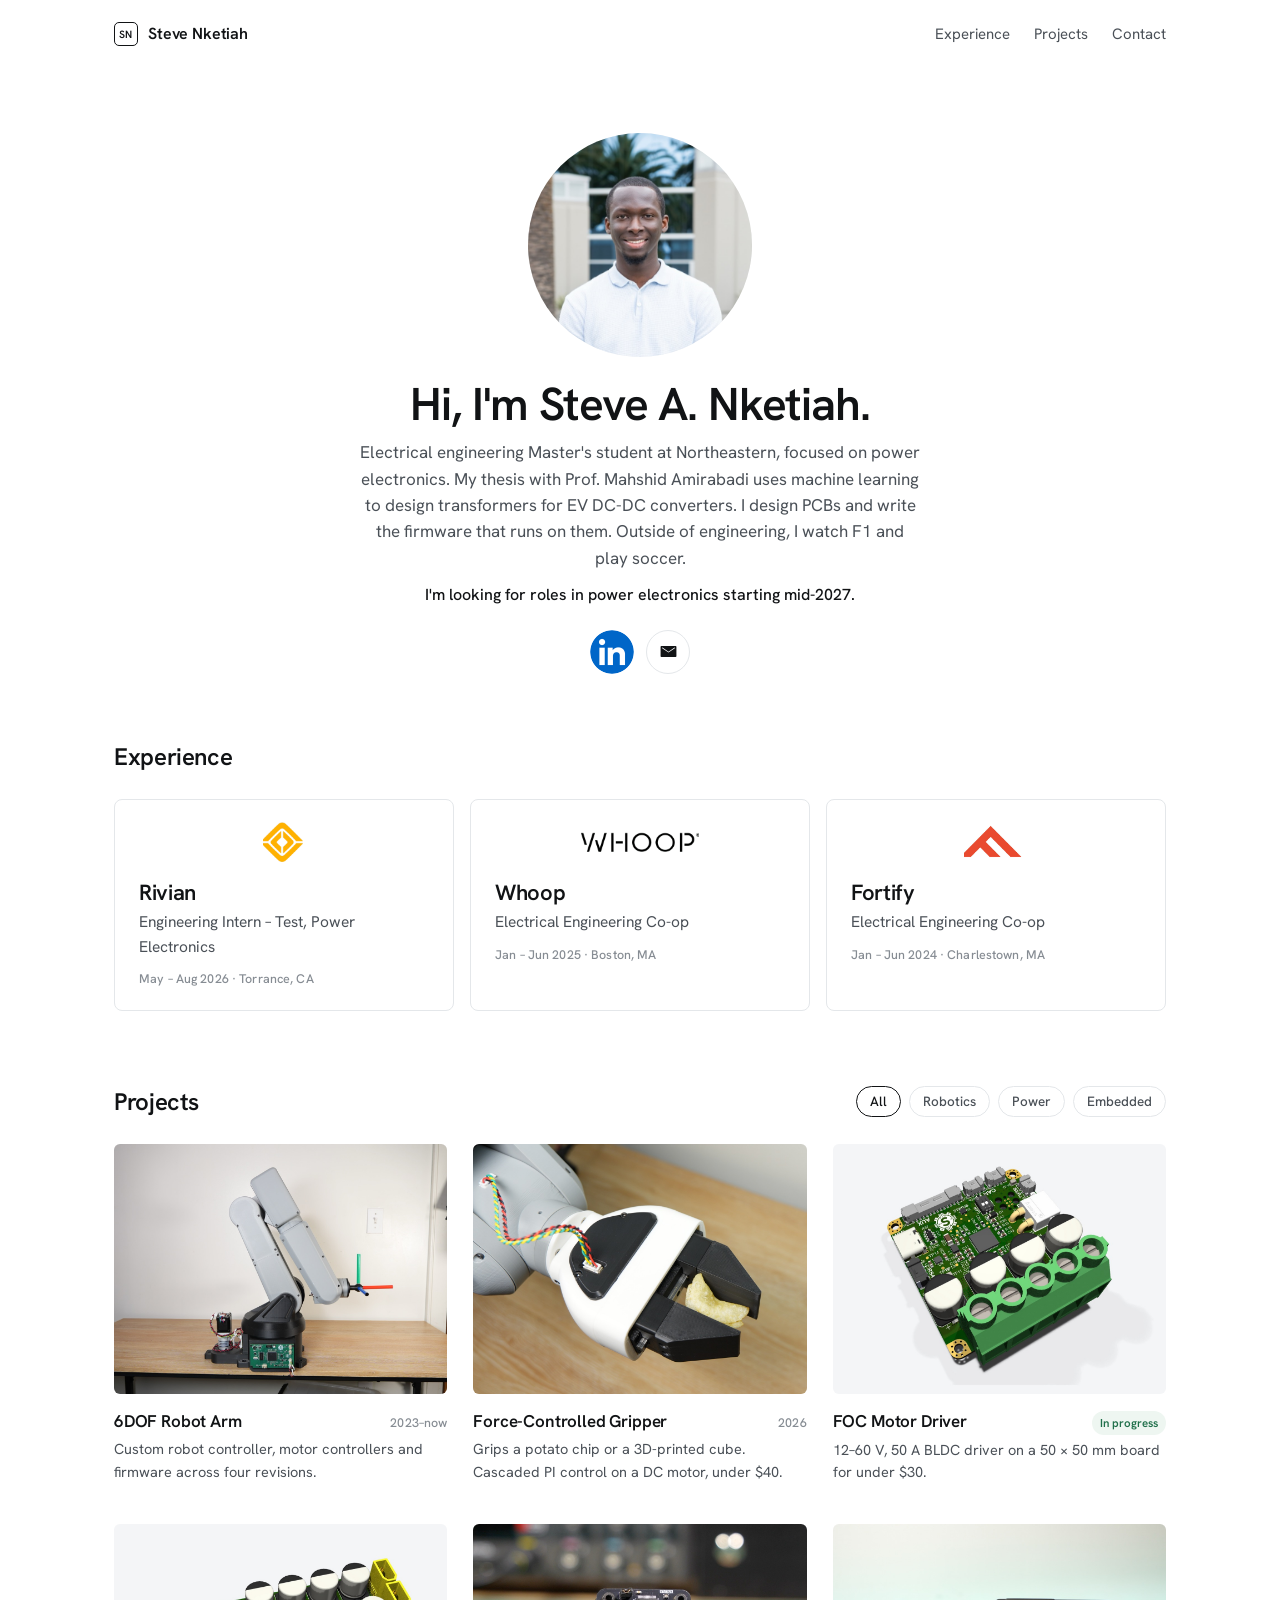
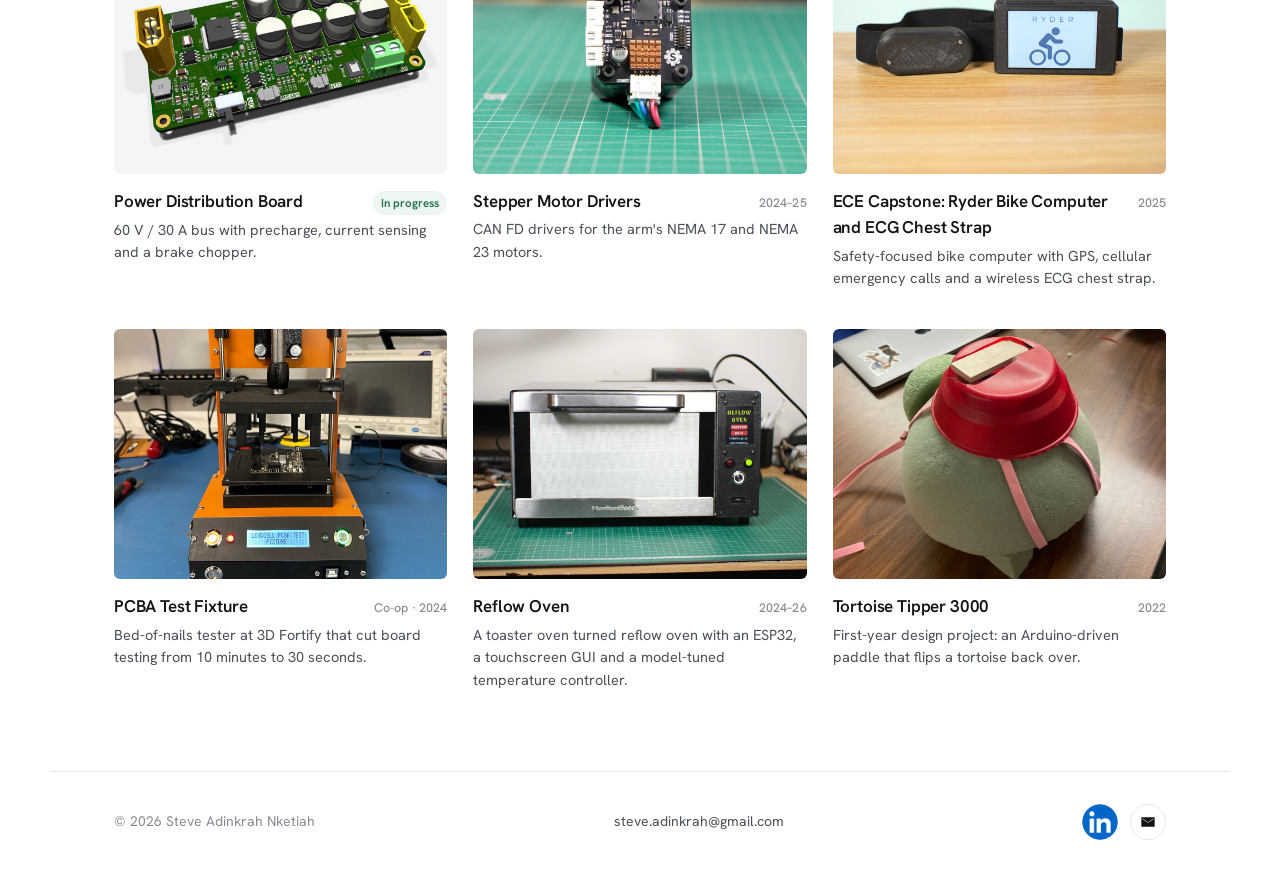
==== commit 850d727e: "Centre company logos; add no-cache preview server" ====
--- a/index.html
+++ b/index.html
@@ -8,7 +8,7 @@
 <link rel="preconnect" href="https://fonts.googleapis.com">
 <link rel="preconnect" href="https://fonts.gstatic.com" crossorigin>
 <link rel="stylesheet" href="https://fonts.googleapis.com/css2?family=Hanken+Grotesk:wght@400;500;600;700&display=swap">
-<link rel="stylesheet" href="assets/css/style.css?v=20261004">
+<link rel="stylesheet" href="assets/css/style.css?v=20261004b">
 <link rel="icon" href="assets/img/favicon.svg" type="image/svg+xml">
 </head>
 <body>
--- a/assets/css/style.css
+++ b/assets/css/style.css
@@ -98,7 +98,7 @@
 .jobs { display: grid; grid-template-columns: repeat(3, minmax(0, 1fr)); gap: 16px; }
 @media (max-width: 560px) { .jobs { grid-template-columns: 1fr; } }
 .job { display: grid; gap: 4px; align-content: start; padding: 22px 24px; border: 1px solid var(--rule); border-radius: 8px; }
-.job .logo { height: 40px; display: flex; align-items: center; margin-bottom: 14px; }
+.job .logo { height: 40px; display: flex; align-items: center; justify-content: center; margin-bottom: 14px; }
 .job .logo img { width: auto; max-width: 100%; }
 .job .company { font-size: 22px; font-weight: 600; letter-spacing: -.015em; line-height: 1.2; }
 .job .title { font-size: 15.5px; color: var(--ink-2); }
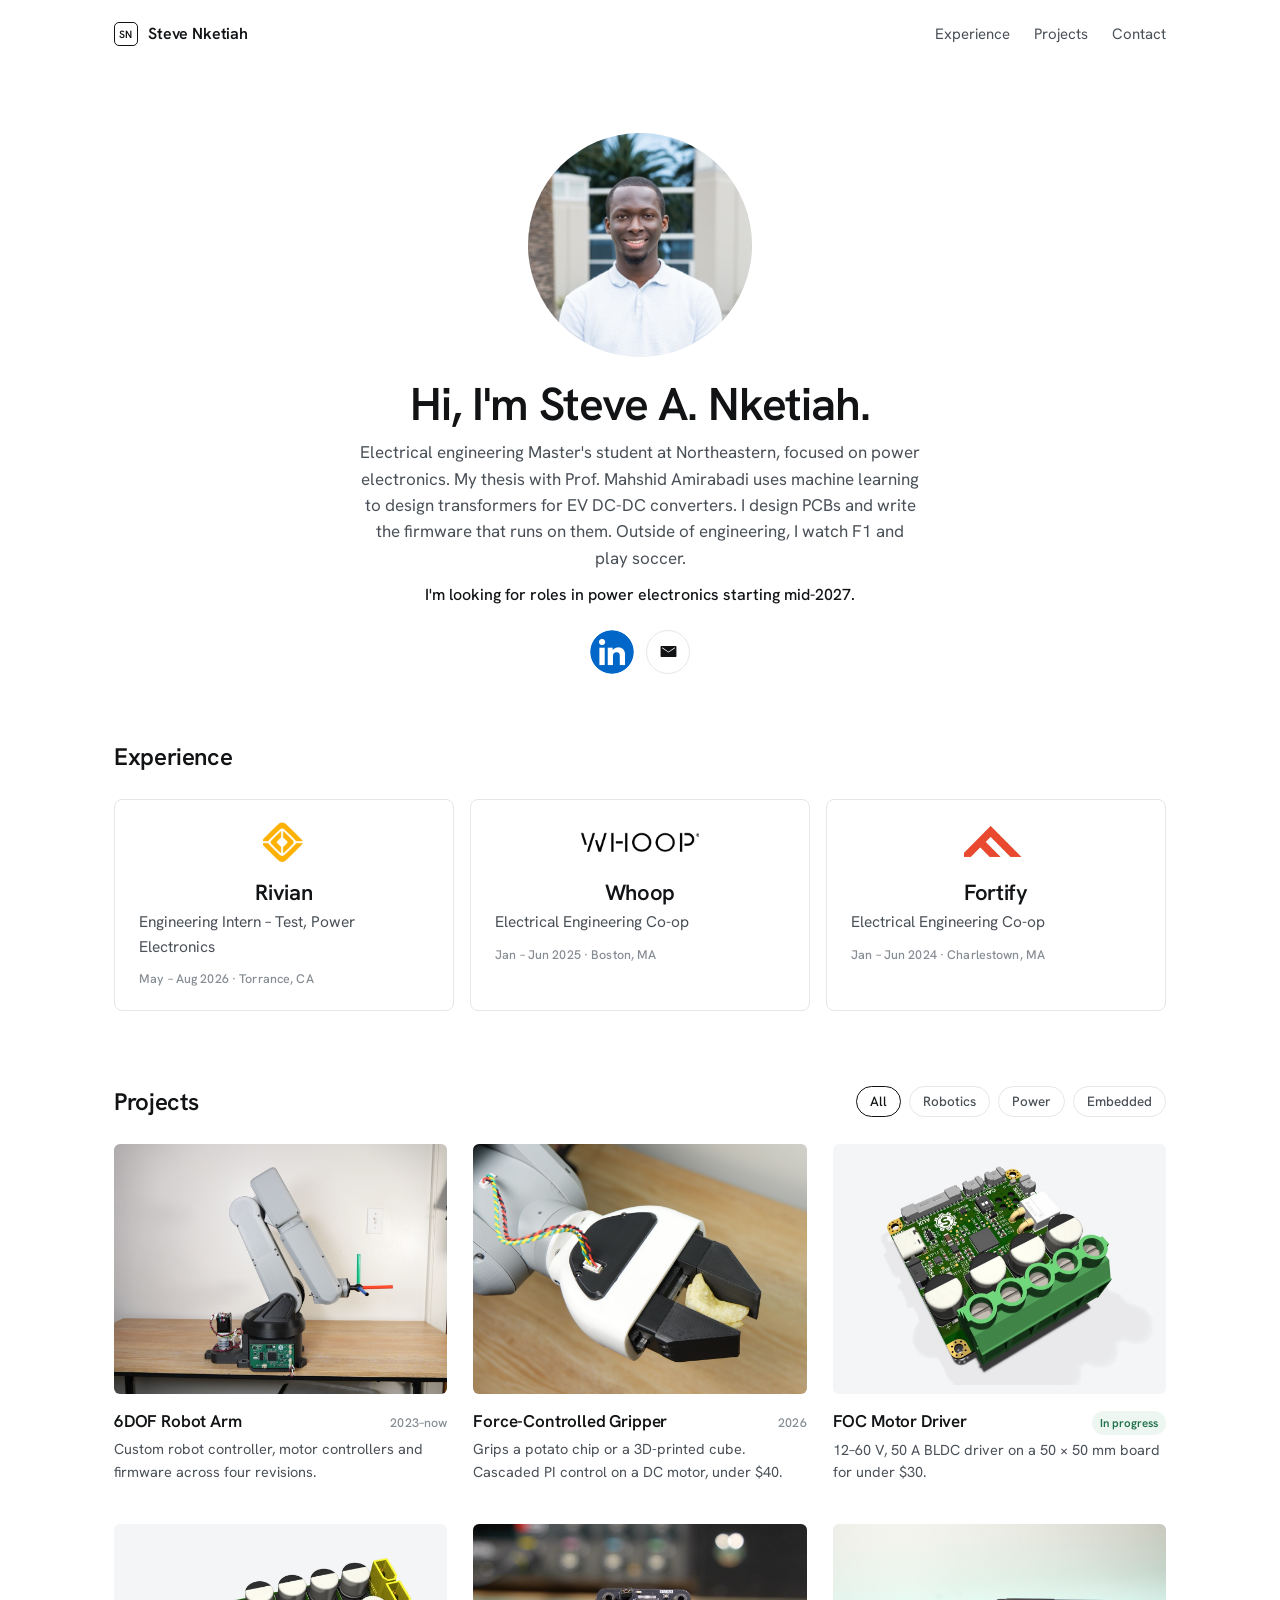
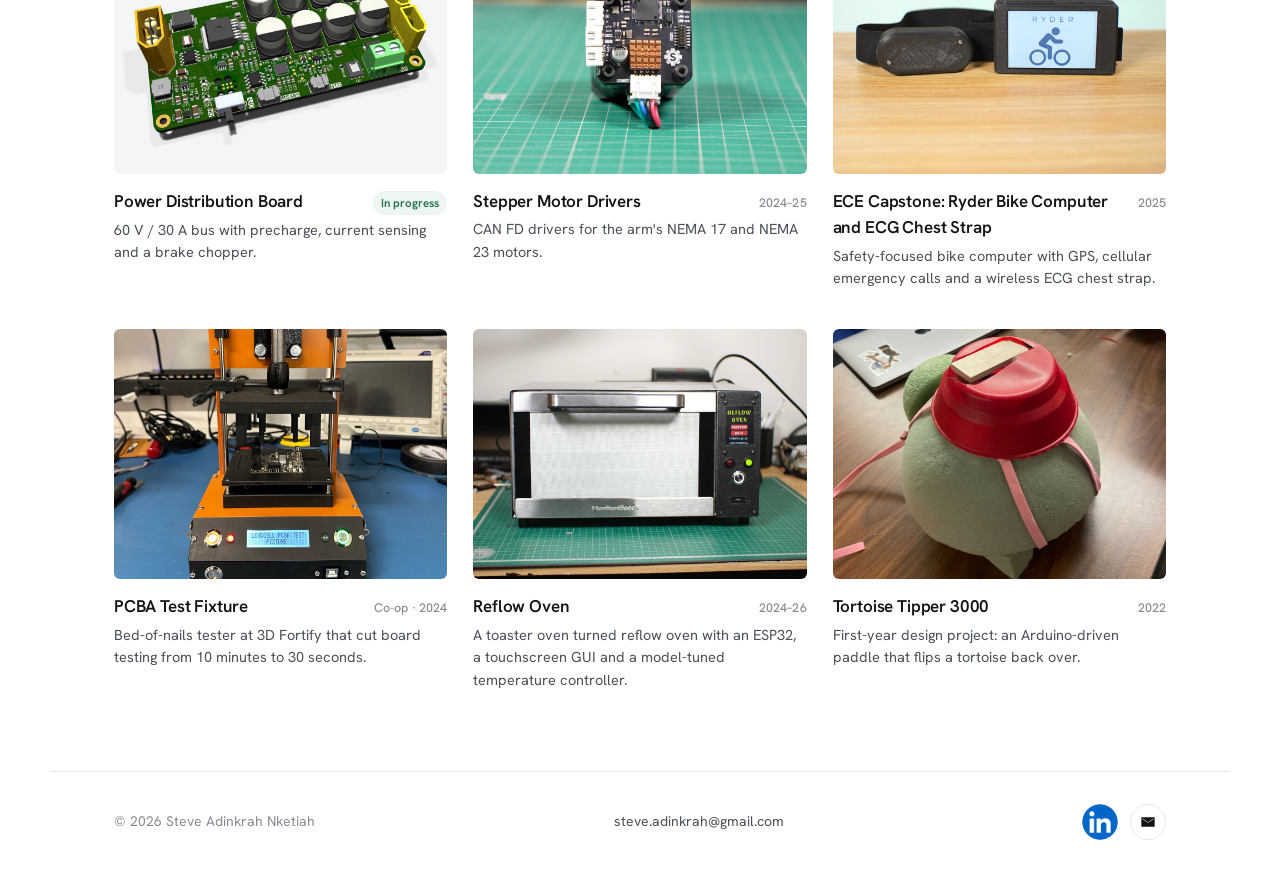
==== commit 192acef3: "Centre company names in experience cards" ====
--- a/index.html
+++ b/index.html
@@ -8,7 +8,7 @@
 <link rel="preconnect" href="https://fonts.googleapis.com">
 <link rel="preconnect" href="https://fonts.gstatic.com" crossorigin>
 <link rel="stylesheet" href="https://fonts.googleapis.com/css2?family=Hanken+Grotesk:wght@400;500;600;700&display=swap">
-<link rel="stylesheet" href="assets/css/style.css?v=20261004b">
+<link rel="stylesheet" href="assets/css/style.css?v=20261004c">
 <link rel="icon" href="assets/img/favicon.svg" type="image/svg+xml">
 </head>
 <body>
--- a/assets/css/style.css
+++ b/assets/css/style.css
@@ -100,7 +100,7 @@
 .job { display: grid; gap: 4px; align-content: start; padding: 22px 24px; border: 1px solid var(--rule); border-radius: 8px; }
 .job .logo { height: 40px; display: flex; align-items: center; justify-content: center; margin-bottom: 14px; }
 .job .logo img { width: auto; max-width: 100%; }
-.job .company { font-size: 22px; font-weight: 600; letter-spacing: -.015em; line-height: 1.2; }
+.job .company { font-size: 22px; font-weight: 600; letter-spacing: -.015em; line-height: 1.2; text-align: center; }
 .job .title { font-size: 15.5px; color: var(--ink-2); }
 .job .label { margin-top: 6px; }
 
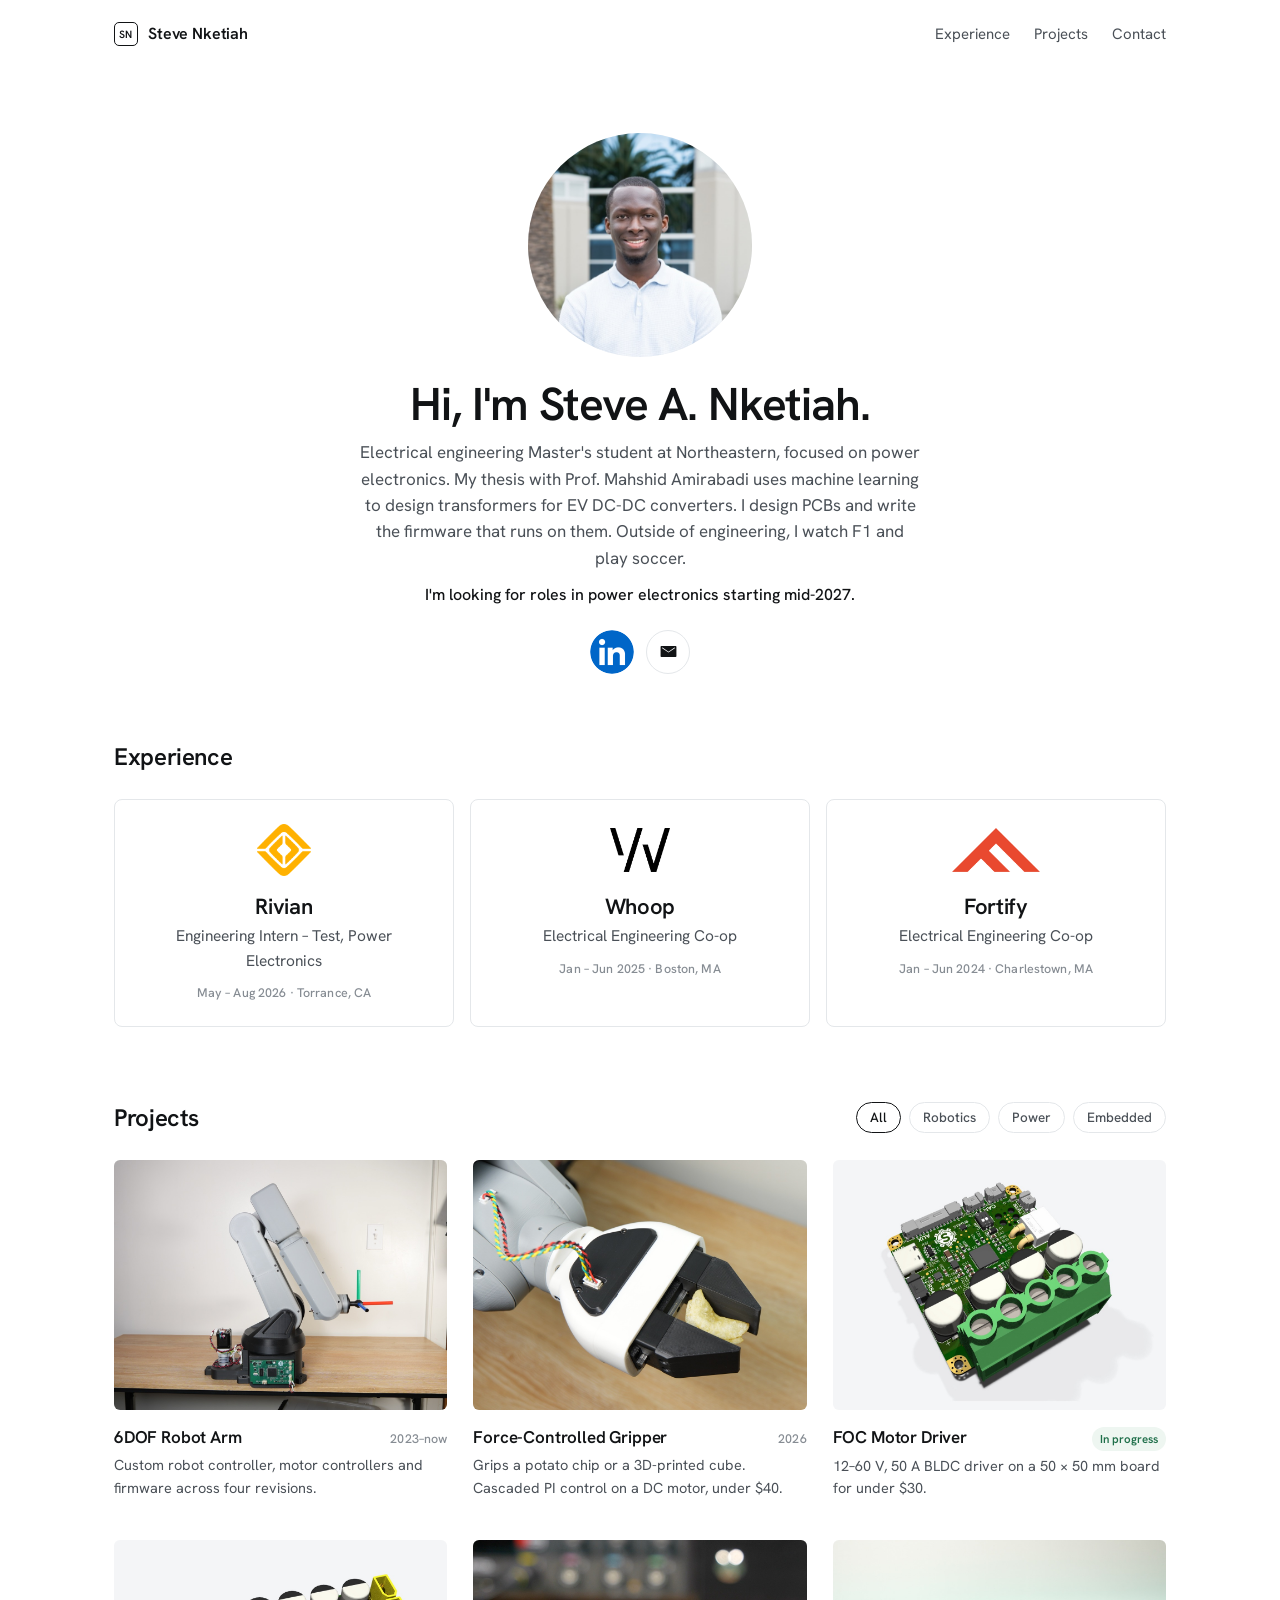
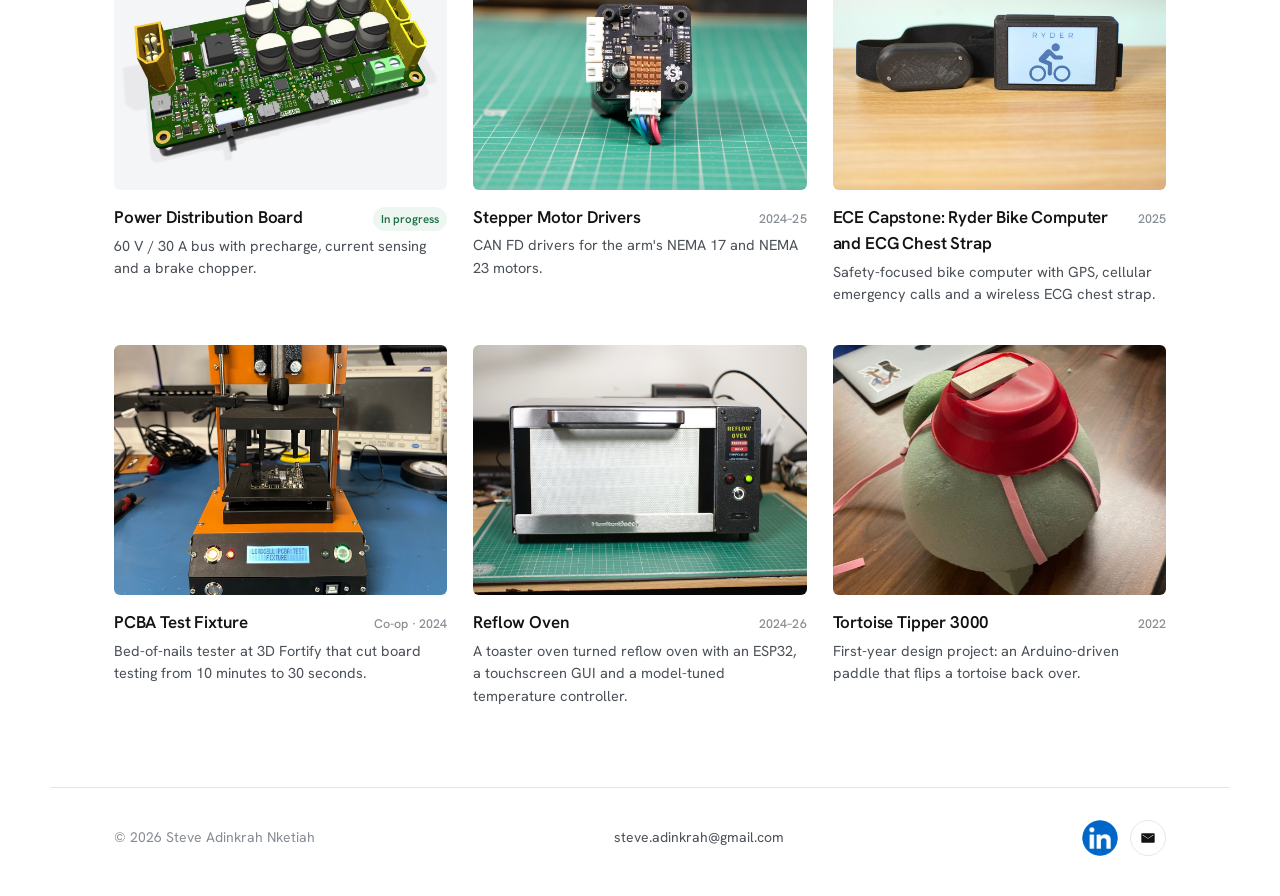
==== commit 3c3ca7c7: "Centre experience cards, use Whoop W mark, trim logos" ====
--- a/index.html
+++ b/index.html
@@ -8,7 +8,7 @@
 <link rel="preconnect" href="https://fonts.googleapis.com">
 <link rel="preconnect" href="https://fonts.gstatic.com" crossorigin>
 <link rel="stylesheet" href="https://fonts.googleapis.com/css2?family=Hanken+Grotesk:wght@400;500;600;700&display=swap">
-<link rel="stylesheet" href="assets/css/style.css?v=20261004c">
+<link rel="stylesheet" href="assets/css/style.css?v=20261004e">
 <link rel="icon" href="assets/img/favicon.svg" type="image/svg+xml">
 </head>
 <body>
@@ -35,19 +35,19 @@
   <h2 id="experience-h">Experience</h2>
   <div class="jobs">
     <div class="job">
-      <div class="logo"><img src="assets/img/logos/rivian.png" alt="" style="height:40px"></div>
+      <div class="logo"><img src="assets/img/logos/rivian.png?v=3" alt="" style="height:52px"></div>
       <span class="company">Rivian</span>
       <span class="title">Engineering Intern – Test, Power Electronics</span>
       <span class="label">May – Aug 2026 · Torrance, CA</span>
     </div>
     <div class="job">
-      <div class="logo"><img src="assets/img/logos/whoop.png" alt="" style="height:20px"></div>
+      <div class="logo"><img src="assets/img/logos/whoop.png?v=3" alt=""></div>
       <span class="company">Whoop</span>
       <span class="title">Electrical Engineering Co-op</span>
       <span class="label">Jan – Jun 2025 · Boston, MA</span>
     </div>
     <div class="job">
-      <div class="logo"><img src="assets/img/logos/fortify.png" alt="" style="height:34px"></div>
+      <div class="logo"><img src="assets/img/logos/fortify.png?v=3" alt=""></div>
       <span class="company">Fortify</span>
       <span class="title">Electrical Engineering Co-op</span>
       <span class="label">Jan – Jun 2024 · Charlestown, MA</span>
--- a/assets/css/style.css
+++ b/assets/css/style.css
@@ -97,10 +97,10 @@
 .experience h2 { font-size: 24px; font-weight: 600; letter-spacing: -.015em; margin: 0 0 24px; }
 .jobs { display: grid; grid-template-columns: repeat(3, minmax(0, 1fr)); gap: 16px; }
 @media (max-width: 560px) { .jobs { grid-template-columns: 1fr; } }
-.job { display: grid; gap: 4px; align-content: start; padding: 22px 24px; border: 1px solid var(--rule); border-radius: 8px; }
-.job .logo { height: 40px; display: flex; align-items: center; justify-content: center; margin-bottom: 14px; }
-.job .logo img { width: auto; max-width: 100%; }
-.job .company { font-size: 22px; font-weight: 600; letter-spacing: -.015em; line-height: 1.2; text-align: center; }
+.job { display: grid; gap: 4px; align-content: start; justify-items: center; text-align: center; padding: 24px; border: 1px solid var(--rule); border-radius: 8px; }
+.job .logo { height: 52px; display: flex; align-items: center; justify-content: center; margin-bottom: 14px; }
+.job .logo img { height: 44px; width: auto; max-width: 100%; }
+.job .company { font-size: 22px; font-weight: 600; letter-spacing: -.015em; line-height: 1.2; }
 .job .title { font-size: 15.5px; color: var(--ink-2); }
 .job .label { margin-top: 6px; }
 
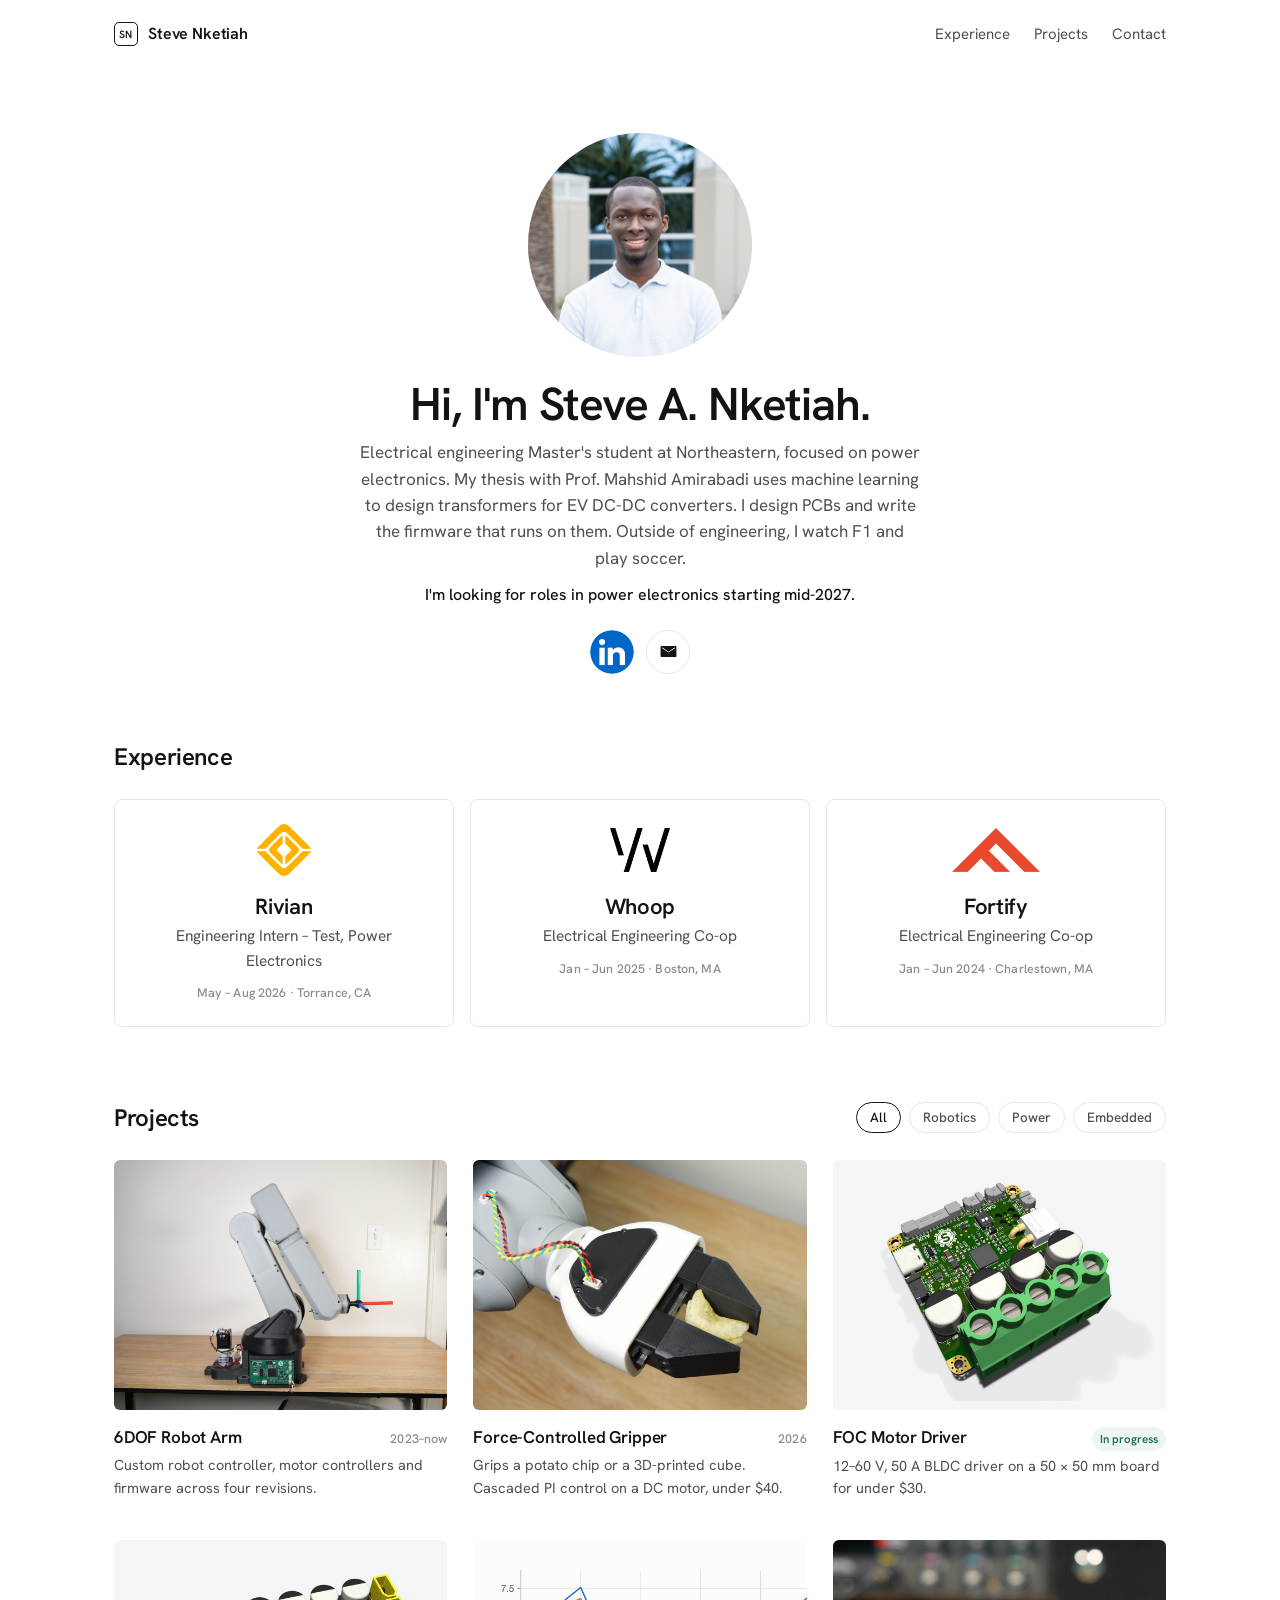
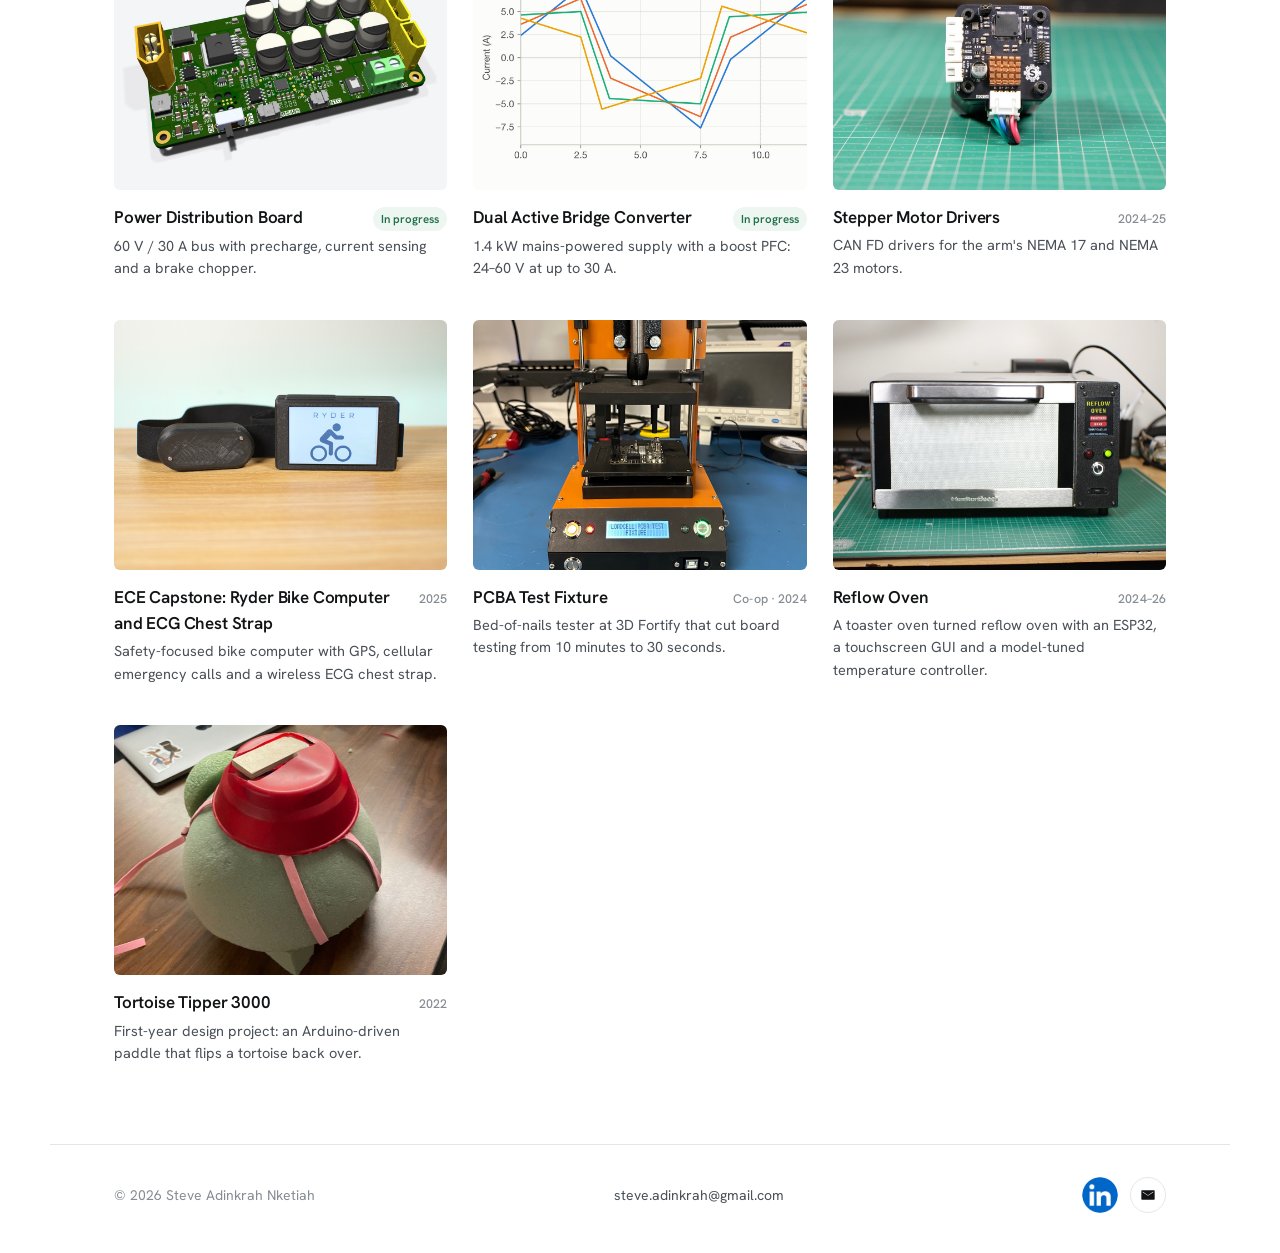
==== commit ef557d44: "Add dual active bridge page, block diagrams for FOC and PDB - New DAB converter project page with PL" ====
--- a/index.html
+++ b/index.html
@@ -87,6 +87,11 @@
       <div><div class="meta"><h3>Power Distribution Board</h3><span class="badge">In progress</span></div>
       <p>60 V / 30 A bus with precharge, current sensing and a brake chopper.</p></div>
     </a>
+    <a class="card" href="projects/dual-active-bridge/" data-tags="power">
+      <div class="thumb"><img src="assets/img/dual-active-bridge/thumb.jpg" alt="Simulated DAB inductor current waveforms" loading="lazy"></div>
+      <div><div class="meta"><h3>Dual Active Bridge Converter</h3><span class="badge">In progress</span></div>
+      <p>1.4 kW mains-powered supply with a boost PFC: 24–60 V at up to 30 A.</p></div>
+    </a>
     <a class="card" href="projects/stepper-motor-drivers/" data-tags="robotics embedded power">
       <div class="thumb"><img src="assets/img/stepper-motor-drivers/thumb.jpg" alt="Stepper motor driver PCB" loading="lazy"></div>
       <div><div class="meta"><h3>Stepper Motor Drivers</h3><span class="label">2024–25</span></div>
